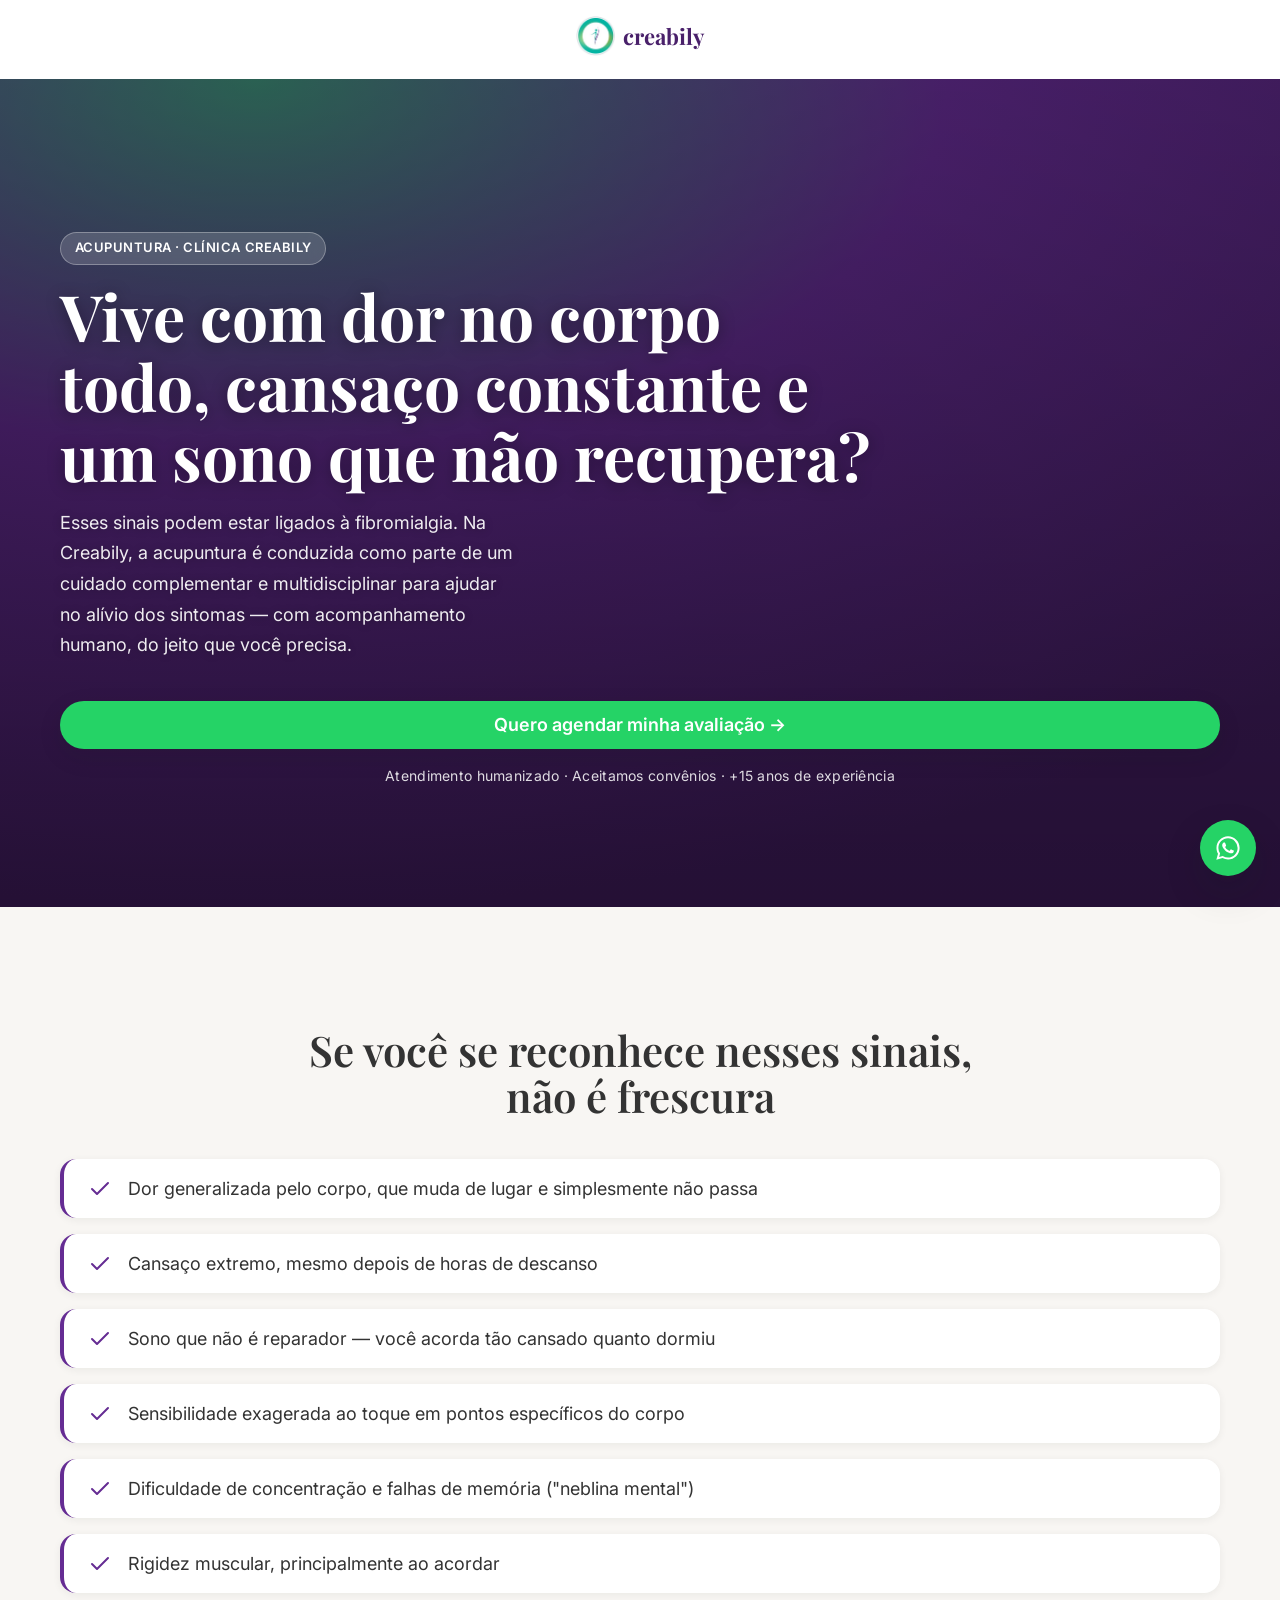
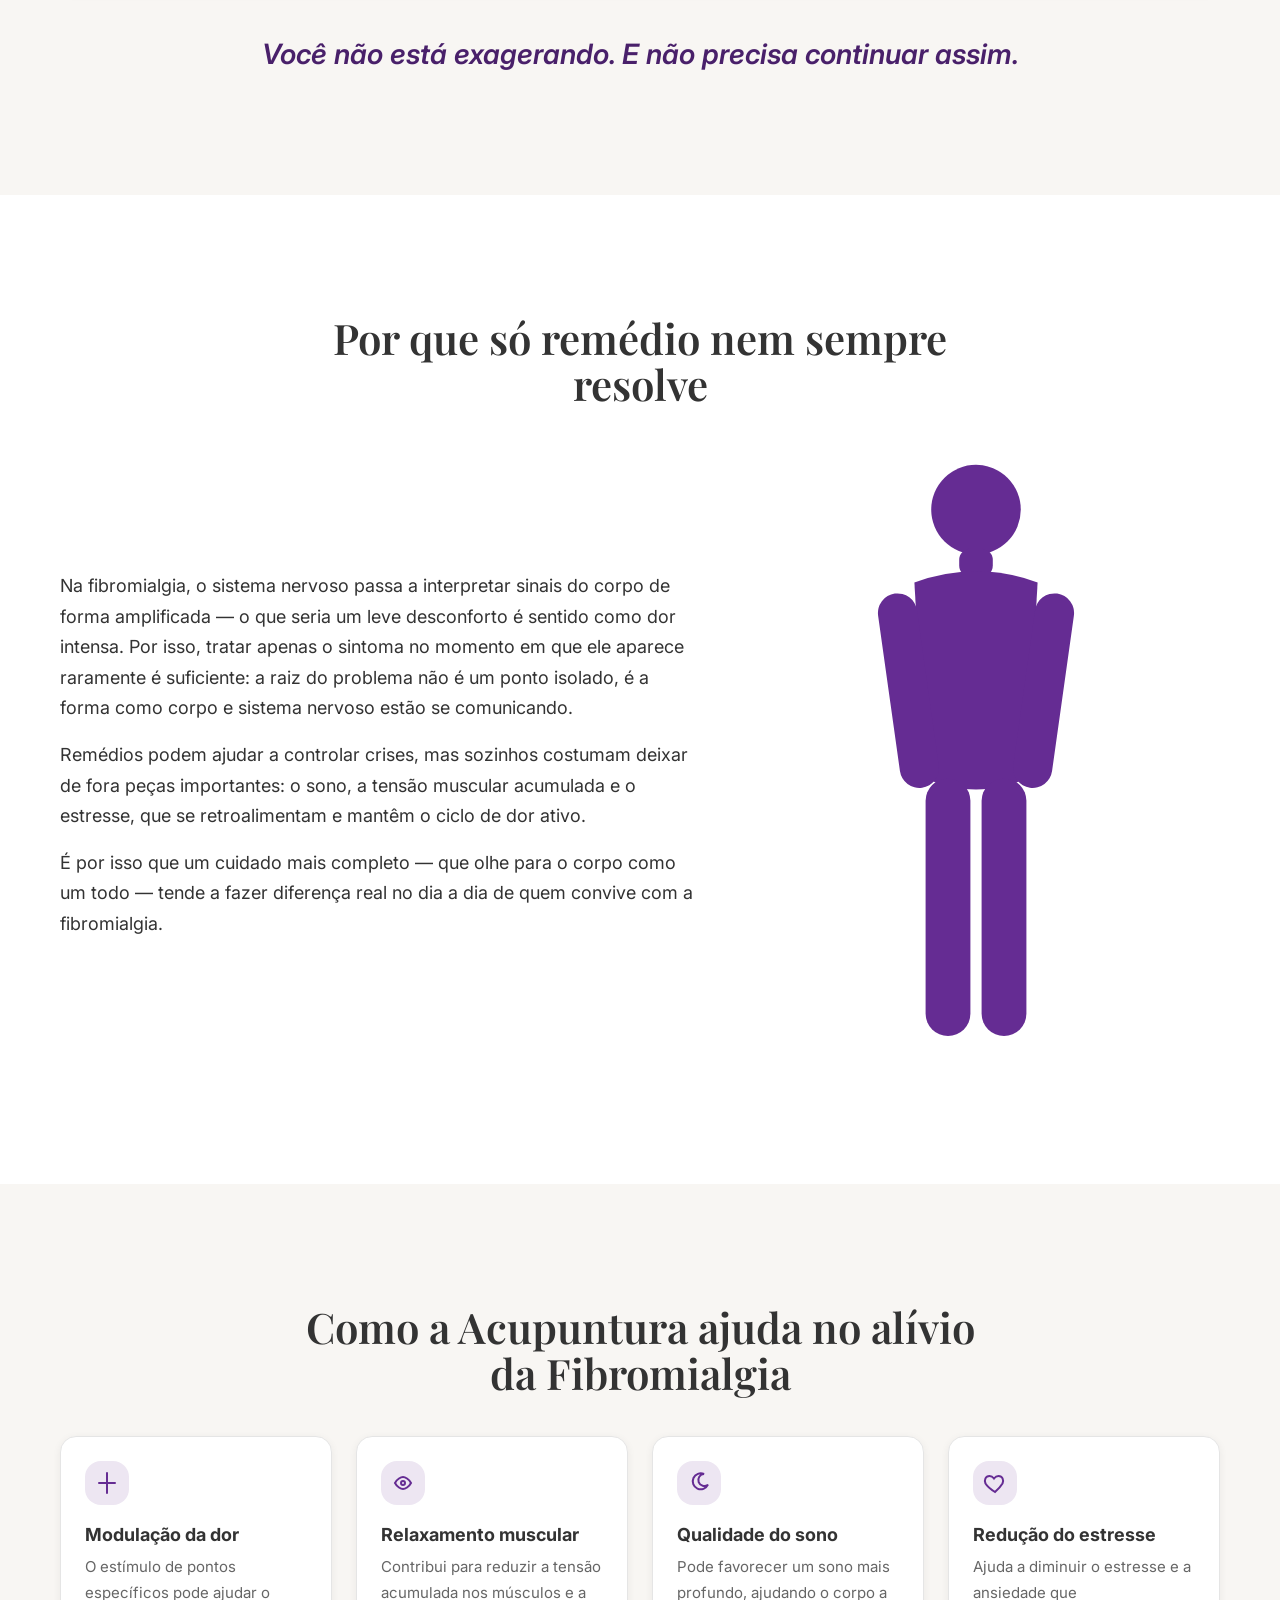
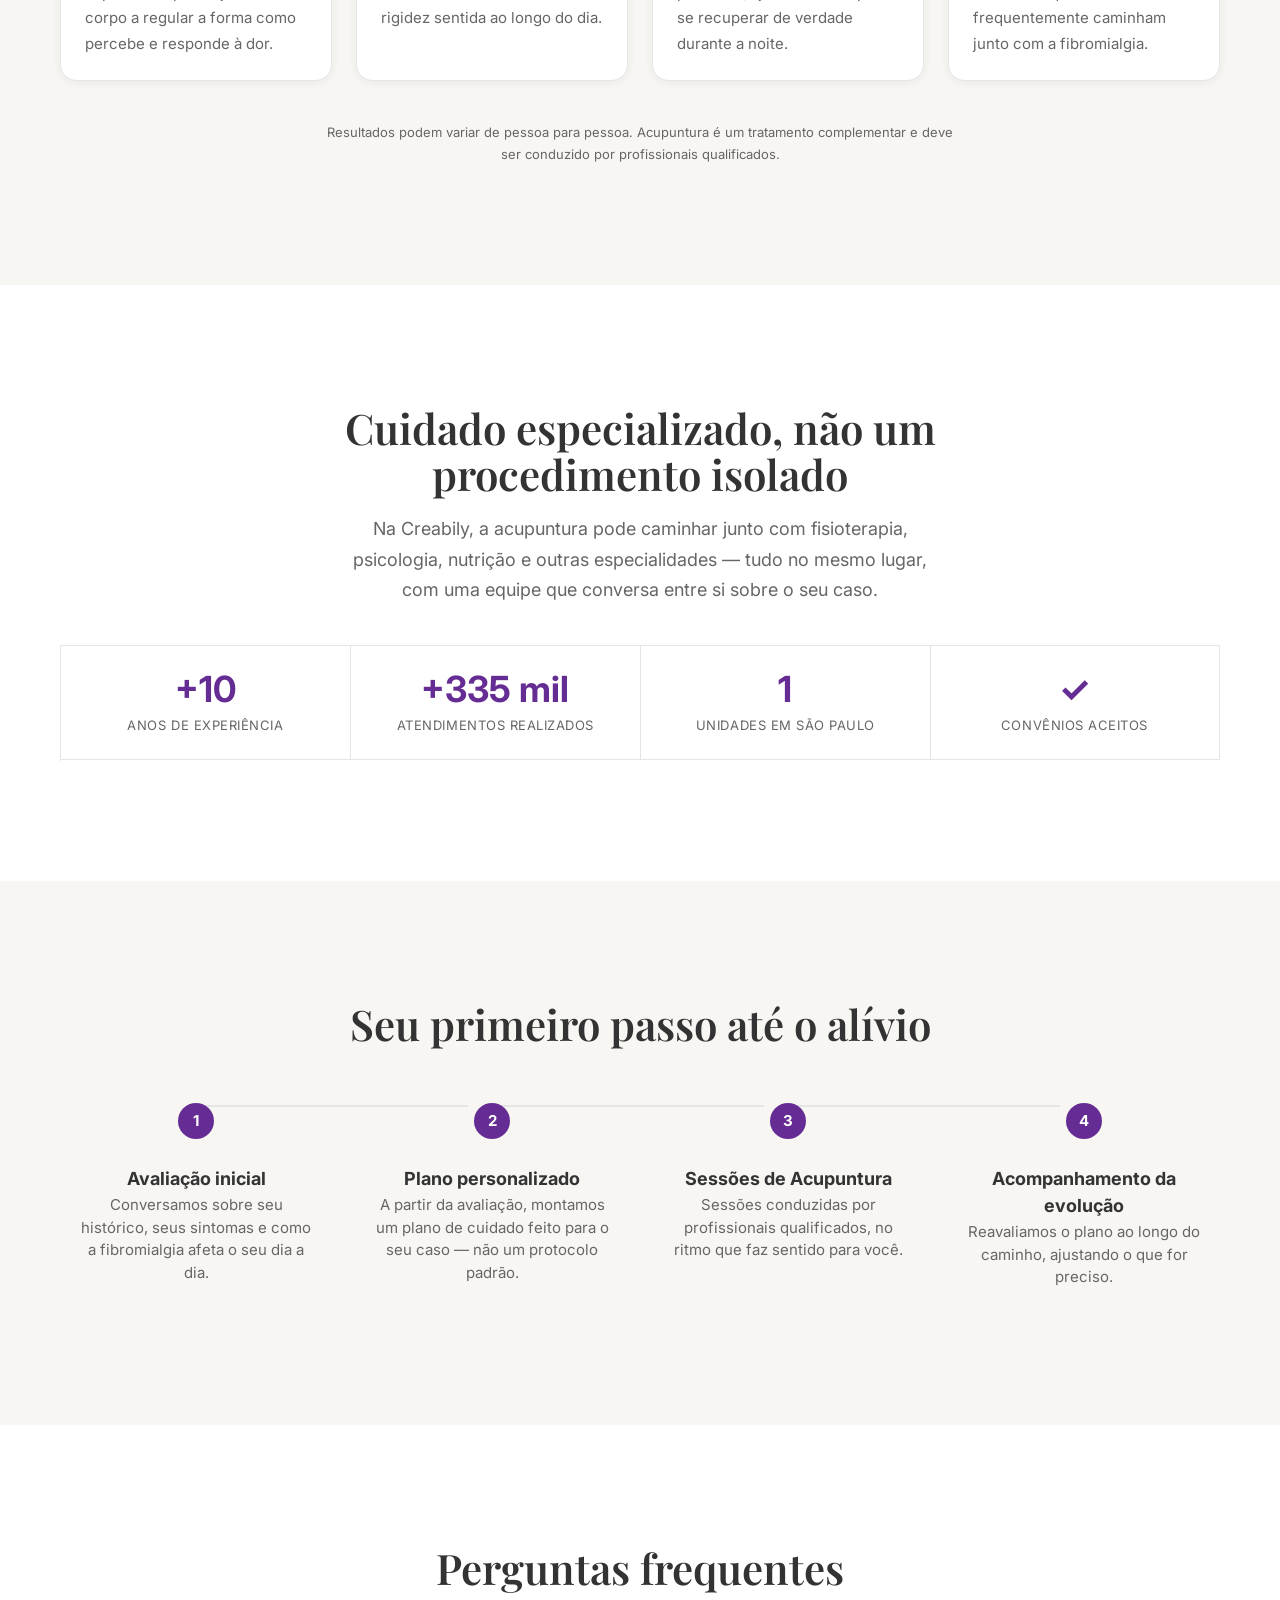
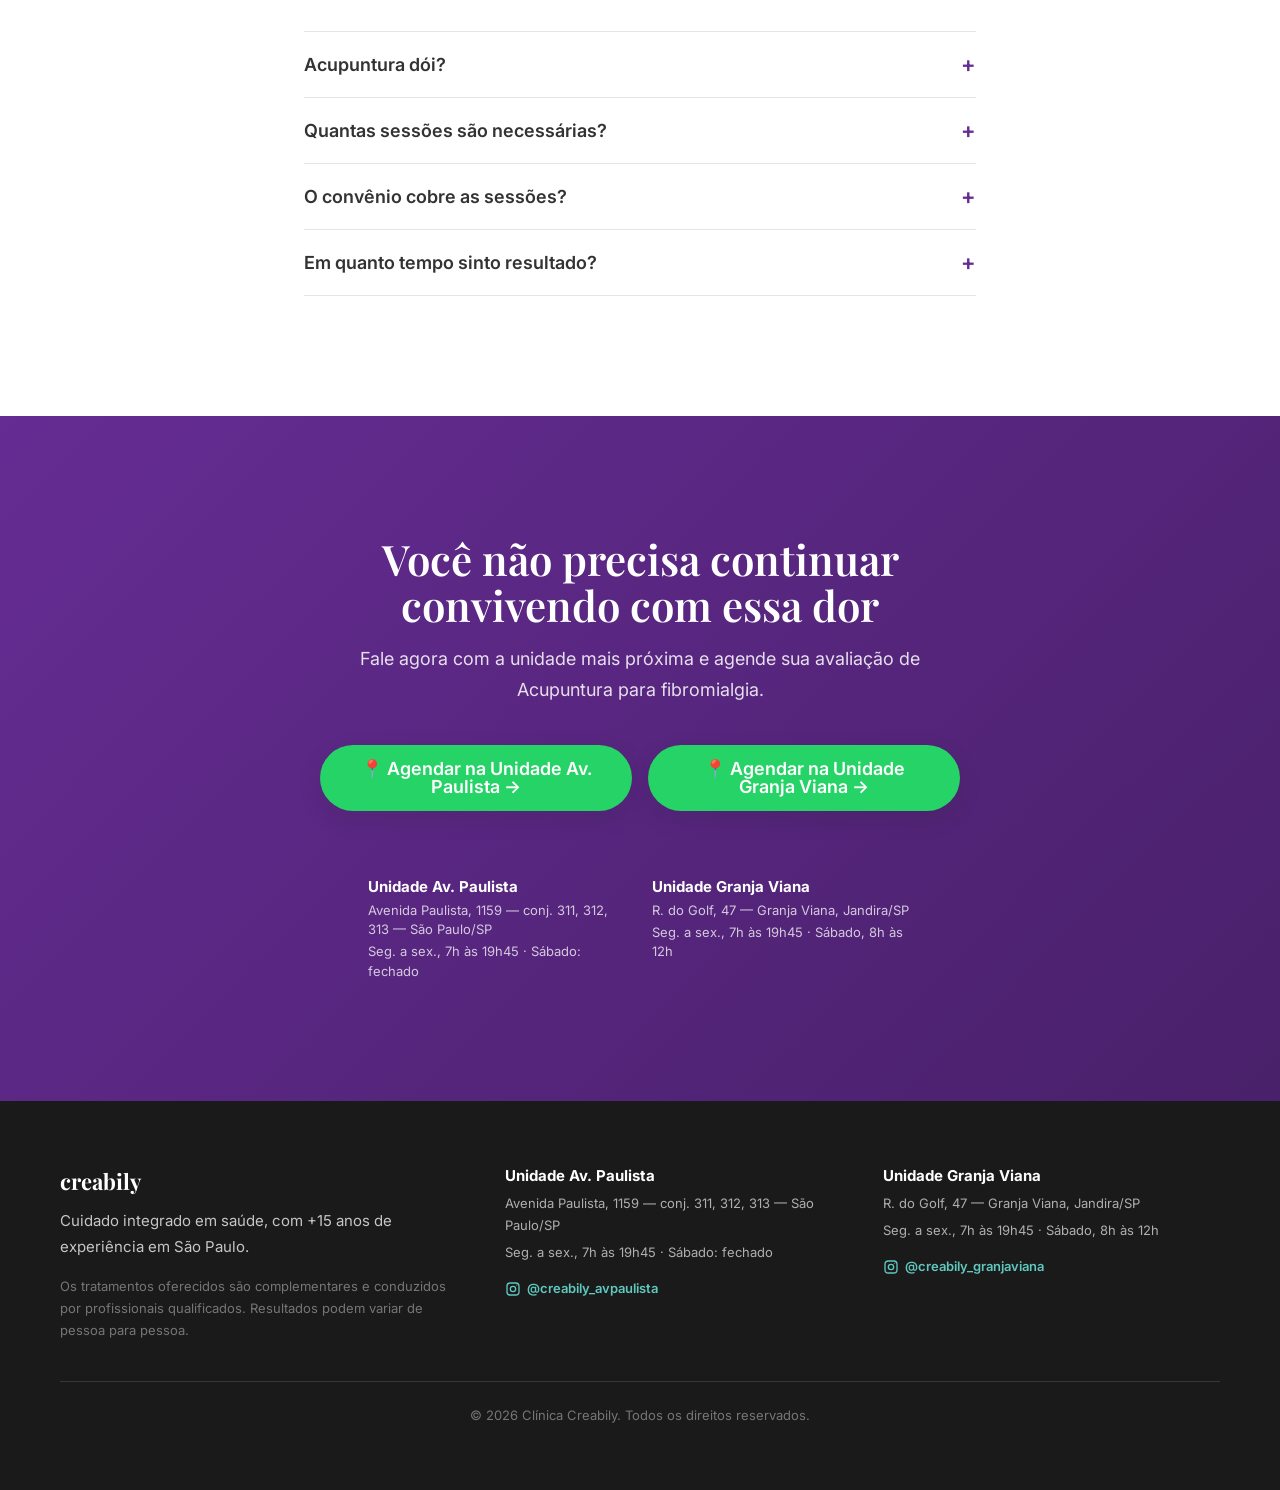
==== acupuntura/index.html @ 98146cba "LP Acupuntura completa com vídeo Hero, logo, ilustração SVG e skill v2" ====
<!DOCTYPE html>
<html lang="pt-BR">
<head>
  <meta charset="UTF-8" />
  <meta name="viewport" content="width=device-width, initial-scale=1.0" />
  <title>Acupuntura para Fibromialgia em São Paulo | Clínica Creabily</title>
  <meta
    name="description"
    content="Alívio dos sintomas da fibromialgia com acupuntura, tratamento complementar conduzido por profissionais qualificados na Clínica Creabily, em São Paulo. Atendimento humanizado, +15 anos de experiência. Aceitamos convênios."
  />
  <link rel="canonical" href="https://creabily.com/acupuntura-fibromialgia" />

  <!-- Open Graph -->
  <meta property="og:type" content="website" />
  <meta property="og:title" content="Acupuntura para Fibromialgia em São Paulo | Clínica Creabily" />
  <meta
    property="og:description"
    content="Dor generalizada, cansaço e sono que não recupera? Conheça o tratamento de acupuntura para alívio dos sintomas da fibromialgia na Clínica Creabily."
  />
  <meta property="og:locale" content="pt_BR" />

  <!-- Google Fonts: Playfair Display (headlines) + Inter (corpo/labels) -->
  <link rel="preconnect" href="https://fonts.googleapis.com" />
  <link rel="preconnect" href="https://fonts.gstatic.com" crossorigin />
  <link
    href="https://fonts.googleapis.com/css2?family=Playfair+Display:wght@600;700&family=Inter:wght@400;500;600;700&display=swap"
    rel="stylesheet"
  />

  <link rel="stylesheet" href="/shared/styles/reset.css" />
  <link rel="stylesheet" href="/shared/styles/variables.css" />
  <link rel="stylesheet" href="/shared/styles/components.css" />
  <link rel="stylesheet" href="/shared/styles/animations.css" />
  <link rel="stylesheet" href="/acupuntura/styles.css" />

  <script type="application/ld+json">
    {
      "@context": "https://schema.org",
      "@graph": [
        {
          "@type": "MedicalClinic",
          "name": "Clínica Creabily — Av. Paulista",
          "image": "https://creabily.com/shared/assets/logo.png",
          "address": {
            "@type": "PostalAddress",
            "streetAddress": "Avenida Paulista, 1159, conj. 311, 312, 313",
            "addressLocality": "São Paulo",
            "addressRegion": "SP",
            "addressCountry": "BR"
          },
          "telephone": "+5511933130234",
          "openingHoursSpecification": [
            {
              "@type": "OpeningHoursSpecification",
              "dayOfWeek": ["Monday", "Tuesday", "Wednesday", "Thursday", "Friday"],
              "opens": "07:00",
              "closes": "19:45"
            }
          ],
          "medicalSpecialty": "Acupuntura"
        },
        {
          "@type": "MedicalClinic",
          "name": "Clínica Creabily — Granja Viana",
          "image": "https://creabily.com/shared/assets/logo.png",
          "address": {
            "@type": "PostalAddress",
            "streetAddress": "R. do Golf, 47, Granja Viana",
            "addressLocality": "Jandira",
            "addressRegion": "SP",
            "addressCountry": "BR"
          },
          "telephone": "+5511914429741",
          "openingHoursSpecification": [
            {
              "@type": "OpeningHoursSpecification",
              "dayOfWeek": ["Monday", "Tuesday", "Wednesday", "Thursday", "Friday"],
              "opens": "07:00",
              "closes": "19:45"
            },
            {
              "@type": "OpeningHoursSpecification",
              "dayOfWeek": ["Saturday"],
              "opens": "08:00",
              "closes": "12:00"
            }
          ],
          "medicalSpecialty": "Acupuntura"
        }
      ]
    }
  </script>
</head>
<body>
  <!-- ===== HEADER (shared/components/header.html) ===== -->
  <header class="site-header">
    <div class="container">
      <a
        class="site-header__logo"
        href="https://creabily.com"
        target="_blank"
        rel="noopener noreferrer"
        aria-label="Creabily — ir para o site institucional"
      >
        <img
          class="site-header__logo-img"
          src="/shared/assets/logo.png"
          alt=""
          width="40"
          height="40"
        />
        creabily
      </a>
    </div>
  </header>

  <main>
    <!-- ===== 1. HERO ===== -->
    <section class="hero">
      <video
        class="hero__video"
        autoplay
        muted
        loop
        playsinline
        aria-hidden="true"
      >
        <source src="/acupuntura/assets/hero-video.mp4" type="video/mp4" />
      </video>
      <div class="container hero__content">
        <span class="hero__eyebrow">Acupuntura · Clínica Creabily</span>
        <h1 class="hero__title">
          Vive com dor no corpo todo, cansaço constante e um sono que não recupera?
        </h1>
        <p class="hero__subtitle">
          Esses sinais podem estar ligados à fibromialgia. Na Creabily, a
          acupuntura é conduzida como parte de um cuidado complementar e
          multidisciplinar para ajudar no alívio dos sintomas — com
          acompanhamento humano, do jeito que você precisa.
        </p>
        <div class="hero__cta">
          <a
            class="btn btn-whatsapp btn-block"
            href="https://api.whatsapp.com/send/?phone=5511914429741&text=Ol%C3%A1!%20Tenho%20fibromialgia%20e%20gostaria%20de%20agendar%20uma%20avalia%C3%A7%C3%A3o%20de%20Acupuntura%20na%20Creabily."
            target="_blank"
            rel="noopener noreferrer"
          >
            Quero agendar minha avaliação →
          </a>
          <p class="microtext">
            Atendimento humanizado · Aceitamos convênios · +15 anos de experiência
          </p>
        </div>
      </div>
    </section>

    <!-- ===== 2. IDENTIFICAÇÃO DO PROBLEMA ===== -->
    <section class="section section-soft">
      <div class="container">
        <div class="section-header">
          <h2 class="section-title" data-reveal="fade-up">
            Se você se reconhece nesses sinais, não é frescura
          </h2>
        </div>

        <ul class="checklist" data-reveal-group data-reveal-stagger="100">
          <li class="checklist__item" data-reveal="slide-left">
            <svg class="checklist__icon" viewBox="0 0 24 24" fill="none" stroke="currentColor" stroke-width="2" aria-hidden="true">
              <path d="M20 6 9 17l-5-5" stroke-linecap="round" stroke-linejoin="round" />
            </svg>
            Dor generalizada pelo corpo, que muda de lugar e simplesmente não passa
          </li>
          <li class="checklist__item" data-reveal="slide-left">
            <svg class="checklist__icon" viewBox="0 0 24 24" fill="none" stroke="currentColor" stroke-width="2" aria-hidden="true">
              <path d="M20 6 9 17l-5-5" stroke-linecap="round" stroke-linejoin="round" />
            </svg>
            Cansaço extremo, mesmo depois de horas de descanso
          </li>
          <li class="checklist__item" data-reveal="slide-left">
            <svg class="checklist__icon" viewBox="0 0 24 24" fill="none" stroke="currentColor" stroke-width="2" aria-hidden="true">
              <path d="M20 6 9 17l-5-5" stroke-linecap="round" stroke-linejoin="round" />
            </svg>
            Sono que não é reparador — você acorda tão cansado quanto dormiu
          </li>
          <li class="checklist__item" data-reveal="slide-left">
            <svg class="checklist__icon" viewBox="0 0 24 24" fill="none" stroke="currentColor" stroke-width="2" aria-hidden="true">
              <path d="M20 6 9 17l-5-5" stroke-linecap="round" stroke-linejoin="round" />
            </svg>
            Sensibilidade exagerada ao toque em pontos específicos do corpo
          </li>
          <li class="checklist__item" data-reveal="slide-left">
            <svg class="checklist__icon" viewBox="0 0 24 24" fill="none" stroke="currentColor" stroke-width="2" aria-hidden="true">
              <path d="M20 6 9 17l-5-5" stroke-linecap="round" stroke-linejoin="round" />
            </svg>
            Dificuldade de concentração e falhas de memória ("neblina mental")
          </li>
          <li class="checklist__item" data-reveal="slide-left">
            <svg class="checklist__icon" viewBox="0 0 24 24" fill="none" stroke="currentColor" stroke-width="2" aria-hidden="true">
              <path d="M20 6 9 17l-5-5" stroke-linecap="round" stroke-linejoin="round" />
            </svg>
            Rigidez muscular, principalmente ao acordar
          </li>
        </ul>

        <p class="closing-statement" data-reveal="fade-up">
          Você não está exagerando. E não precisa continuar assim.
        </p>
      </div>
    </section>

    <!-- ===== 3. AGITAÇÃO ===== -->
    <section class="section">
      <div class="container">
        <div class="section-header">
          <h2 class="section-title" data-reveal="fade-up">Por que só remédio nem sempre resolve</h2>
        </div>

        <div class="agitation-layout">
          <div class="prose" data-reveal="fade-up-sm">
            <p>
              Na fibromialgia, o sistema nervoso passa a interpretar sinais do
              corpo de forma amplificada — o que seria um leve desconforto é
              sentido como dor intensa. Por isso, tratar apenas o sintoma no
              momento em que ele aparece raramente é suficiente: a raiz do
              problema não é um ponto isolado, é a forma como corpo e sistema
              nervoso estão se comunicando.
            </p>
            <p>
              Remédios podem ajudar a controlar crises, mas sozinhos costumam
              deixar de fora peças importantes: o sono, a tensão muscular
              acumulada e o estresse, que se retroalimentam e mantêm o ciclo de
              dor ativo.
            </p>
            <p>
              É por isso que um cuidado mais completo — que olhe para o corpo
              como um todo — tende a fazer diferença real no dia a dia de quem
              convive com a fibromialgia.
            </p>
          </div>

          <div class="agitation-layout__icon" data-reveal="scale-fade" aria-hidden="true">
            <svg class="fibro-illustration" viewBox="0 0 100 220" xmlns="http://www.w3.org/2000/svg">
              <defs>
                <radialGradient id="fibroPainGlow" cx="50%" cy="50%" r="50%">
                  <stop offset="0%" stop-color="#ff6f59" stop-opacity="0.9" />
                  <stop offset="70%" stop-color="#ff6f59" stop-opacity="0.45" />
                  <stop offset="100%" stop-color="#ff6f59" stop-opacity="0" />
                </radialGradient>
              </defs>

              <!-- Silhueta -->
              <g class="fibro-illustration__body" fill="currentColor">
                <circle cx="50" cy="22" r="16" />
                <rect x="44" y="36" width="12" height="10" rx="4" />
                <path d="M28 48 Q50 40 72 48 L68 118 Q50 126 32 118 Z" />
                <rect x="14" y="52" width="14" height="70" rx="7" transform="rotate(-8 21 52)" />
                <rect x="72" y="52" width="14" height="70" rx="7" transform="rotate(8 79 52)" />
                <rect x="32" y="118" width="16" height="92" rx="8" />
                <rect x="52" y="118" width="16" height="92" rx="8" />
              </g>

              <!-- Pontos de dor (pulsam como se a dor migrasse pelo corpo) -->
              <g class="fibro-illustration__point" style="--delay: 0s">
                <circle cx="50" cy="40" r="10" fill="url(#fibroPainGlow)" />
                <circle cx="50" cy="40" r="4" fill="#ff6f59" />
              </g>
              <g class="fibro-illustration__point" style="--delay: 0.6s">
                <circle cx="74" cy="54" r="10" fill="url(#fibroPainGlow)" />
                <circle cx="74" cy="54" r="4" fill="#ff6f59" />
              </g>
              <g class="fibro-illustration__point" style="--delay: 1.2s">
                <circle cx="26" cy="54" r="10" fill="url(#fibroPainGlow)" />
                <circle cx="26" cy="54" r="4" fill="#ff6f59" />
              </g>
              <g class="fibro-illustration__point" style="--delay: 1.8s">
                <circle cx="50" cy="104" r="10" fill="url(#fibroPainGlow)" />
                <circle cx="50" cy="104" r="4" fill="#ff6f59" />
              </g>
              <g class="fibro-illustration__point" style="--delay: 2.4s">
                <circle cx="60" cy="165" r="10" fill="url(#fibroPainGlow)" />
                <circle cx="60" cy="165" r="4" fill="#ff6f59" />
              </g>
              <g class="fibro-illustration__point" style="--delay: 3s">
                <circle cx="40" cy="165" r="10" fill="url(#fibroPainGlow)" />
                <circle cx="40" cy="165" r="4" fill="#ff6f59" />
              </g>
            </svg>
          </div>
        </div>
      </div>
    </section>

    <!-- ===== 4. MECANISMO DE AÇÃO DA ACUPUNTURA ===== -->
    <section class="section section-soft">
      <div class="container">
        <div class="section-header">
          <h2 class="section-title" data-reveal="fade-up">
            Como a Acupuntura ajuda no alívio da Fibromialgia
          </h2>
        </div>

        <div class="card-grid" data-reveal-group data-reveal-stagger="150">
          <div class="card" data-reveal="fade-up">
            <div class="card__icon">
              <svg width="24" height="24" viewBox="0 0 24 24" fill="none" stroke="currentColor" stroke-width="2" aria-hidden="true">
                <path d="M12 2v20M4 12h16" stroke-linecap="round" />
              </svg>
            </div>
            <h3 class="card__title">Modulação da dor</h3>
            <p class="card__text">
              O estímulo de pontos específicos pode ajudar o corpo a regular
              a forma como percebe e responde à dor.
            </p>
          </div>

          <div class="card" data-reveal="fade-up">
            <div class="card__icon">
              <svg width="24" height="24" viewBox="0 0 24 24" fill="none" stroke="currentColor" stroke-width="2" aria-hidden="true">
                <path d="M4 12c2-4 6-6 8-6s6 2 8 6c-2 4-6 6-8 6s-6-2-8-6Z" />
                <circle cx="12" cy="12" r="2" />
              </svg>
            </div>
            <h3 class="card__title">Relaxamento muscular</h3>
            <p class="card__text">
              Contribui para reduzir a tensão acumulada nos músculos e a
              rigidez sentida ao longo do dia.
            </p>
          </div>

          <div class="card" data-reveal="fade-up">
            <div class="card__icon">
              <svg width="24" height="24" viewBox="0 0 24 24" fill="none" stroke="currentColor" stroke-width="2" aria-hidden="true">
                <path d="M17 3a6 6 0 1 0 4 10.7A8 8 0 1 1 17 3Z" />
              </svg>
            </div>
            <h3 class="card__title">Qualidade do sono</h3>
            <p class="card__text">
              Pode favorecer um sono mais profundo, ajudando o corpo a se
              recuperar de verdade durante a noite.
            </p>
          </div>

          <div class="card" data-reveal="fade-up">
            <div class="card__icon">
              <svg width="24" height="24" viewBox="0 0 24 24" fill="none" stroke="currentColor" stroke-width="2" aria-hidden="true">
                <path d="M12 21s-7-4.35-9.5-8.5C1 9 2.5 5 6.5 5c2 0 3.5 1.2 4.5 2.5C12 6.2 13.5 5 15.5 5 19.5 5 21 9 19.5 12.5 17 16.65 12 21 12 21Z" />
              </svg>
            </div>
            <h3 class="card__title">Redução do estresse</h3>
            <p class="card__text">
              Ajuda a diminuir o estresse e a ansiedade que frequentemente
              caminham junto com a fibromialgia.
            </p>
          </div>
        </div>

        <p class="compliance-note">
          Resultados podem variar de pessoa para pessoa. Acupuntura é um
          tratamento complementar e deve ser conduzido por profissionais
          qualificados.
        </p>
      </div>
    </section>

    <!-- ===== 5. AUTORIDADE ===== -->
    <section class="section">
      <div class="container">
        <div class="section-header">
          <h2 class="section-title" data-reveal="fade-up">
            Cuidado especializado, não um procedimento isolado
          </h2>
          <p class="section-subtitle" data-reveal="fade-up-sm">
            Na Creabily, a acupuntura pode caminhar junto com fisioterapia,
            psicologia, nutrição e outras especialidades — tudo no mesmo
            lugar, com uma equipe que conversa entre si sobre o seu caso.
          </p>
        </div>

        <div class="counter-grid" data-reveal-group data-reveal-stagger="150">
          <div class="counter" data-reveal="fade-up">
            <span class="counter__value" data-reveal="counter" data-counter-target="15" data-counter-prefix="+">0</span>
            <span class="counter__label">anos de experiência</span>
          </div>
          <div class="counter" data-reveal="fade-up">
            <span class="counter__value" data-reveal="counter" data-counter-target="500" data-counter-prefix="+" data-counter-suffix=" mil">0</span>
            <span class="counter__label">atendimentos realizados</span>
          </div>
          <div class="counter" data-reveal="fade-up">
            <span class="counter__value" data-reveal="counter" data-counter-target="2">0</span>
            <span class="counter__label">unidades em São Paulo</span>
          </div>
          <div class="counter" data-reveal="fade-up">
            <span class="counter__value">✓</span>
            <span class="counter__label">Convênios aceitos</span>
          </div>
        </div>
      </div>
    </section>

    <!-- ===== 6. COMO FUNCIONA O TRATAMENTO ===== -->
    <section class="section section-soft">
      <div class="container">
        <div class="section-header">
          <h2 class="section-title" data-reveal="fade-up">Seu primeiro passo até o alívio</h2>
        </div>

        <div class="stepper" data-reveal-group data-reveal-stagger="120">
          <div class="step" data-reveal="slide-left">
            <div>
              <p class="step__title">Avaliação inicial</p>
              <p class="step__text">
                Conversamos sobre seu histórico, seus sintomas e como a
                fibromialgia afeta o seu dia a dia.
              </p>
            </div>
          </div>
          <div class="step" data-reveal="slide-left">
            <div>
              <p class="step__title">Plano personalizado</p>
              <p class="step__text">
                A partir da avaliação, montamos um plano de cuidado feito
                para o seu caso — não um protocolo padrão.
              </p>
            </div>
          </div>
          <div class="step" data-reveal="slide-left">
            <div>
              <p class="step__title">Sessões de Acupuntura</p>
              <p class="step__text">
                Sessões conduzidas por profissionais qualificados, no ritmo
                que faz sentido para você.
              </p>
            </div>
          </div>
          <div class="step" data-reveal="slide-left">
            <div>
              <p class="step__title">Acompanhamento da evolução</p>
              <p class="step__text">
                Reavaliamos o plano ao longo do caminho, ajustando o que for
                preciso.
              </p>
            </div>
          </div>
        </div>
      </div>
    </section>

    <!-- ===== 8. FAQ ===== -->
    <section class="section">
      <div class="container">
        <div class="section-header">
          <h2 class="section-title" data-reveal="fade-up">Perguntas frequentes</h2>
        </div>

        <div class="faq" data-reveal-group data-reveal-stagger="80">
          <details class="faq-item" data-reveal="fade-in">
            <summary class="faq-item__question">Acupuntura dói?</summary>
            <p class="faq-item__answer">
              As agulhas utilizadas são bem finas e a maioria das pessoas
              relata sentir apenas uma leve sensação de pressão ou
              formigamento, não dor. O procedimento é feito por
              profissionais qualificados, com foco no seu conforto.
            </p>
          </details>

          <details class="faq-item" data-reveal="fade-in">
            <summary class="faq-item__question">
              Quantas sessões são necessárias?
            </summary>
            <p class="faq-item__answer">
              Varia de pessoa para pessoa. Isso é definido na avaliação
              inicial, considerando seu histórico e a intensidade dos
              sintomas. Resultados podem variar de pessoa para pessoa.
            </p>
          </details>

          <details class="faq-item" data-reveal="fade-in">
            <summary class="faq-item__question">
              O convênio cobre as sessões?
            </summary>
            <p class="faq-item__answer">
              Aceitamos convênios. Para confirmar a cobertura específica do
              seu plano, fale com a gente pelo WhatsApp antes de agendar.
            </p>
          </details>

          <details class="faq-item" data-reveal="fade-in">
            <summary class="faq-item__question">
              Em quanto tempo sinto resultado?
            </summary>
            <p class="faq-item__answer">
              O tempo varia bastante de pessoa para pessoa. Algumas notam
              alívio já nas primeiras sessões, outras precisam de um
              acompanhamento mais longo. A acupuntura é um tratamento
              complementar, não uma solução imediata.
            </p>
          </details>
        </div>
      </div>
    </section>

    <!-- ===== 9. CTA FINAL ===== -->
    <section class="section cta-final">
      <div class="container">
        <h2 class="section-title" data-reveal="fade-up">
          Você não precisa continuar convivendo com essa dor
        </h2>
        <p class="section-subtitle" data-reveal="fade-up-sm">
          Fale agora com a unidade mais próxima e agende sua avaliação de
          Acupuntura para fibromialgia.
        </p>

        <div class="cta-final__buttons" data-reveal-group data-reveal-stagger="120">
          <a
            class="btn btn-whatsapp"
            data-reveal="scale-fade"
            href="https://api.whatsapp.com/send/?phone=5511933130234&text=Ol%C3%A1!%20Tenho%20fibromialgia%20e%20gostaria%20de%20agendar%20uma%20avalia%C3%A7%C3%A3o%20de%20Acupuntura%20na%20unidade%20Av.%20Paulista."
            target="_blank"
            rel="noopener noreferrer"
          >
            📍 Agendar na Unidade Av. Paulista →
          </a>
          <a
            class="btn btn-whatsapp"
            data-reveal="scale-fade"
            href="https://api.whatsapp.com/send/?phone=5511914429741&text=Ol%C3%A1!%20Tenho%20fibromialgia%20e%20gostaria%20de%20agendar%20uma%20avalia%C3%A7%C3%A3o%20de%20Acupuntura%20na%20unidade%20Granja%20Viana."
            target="_blank"
            rel="noopener noreferrer"
          >
            📍 Agendar na Unidade Granja Viana →
          </a>
        </div>

        <div class="cta-final__info">
          <div class="unit-info">
            <p class="unit-info__name">Unidade Av. Paulista</p>
            <p class="unit-info__detail">
              Avenida Paulista, 1159 — conj. 311, 312, 313 — São Paulo/SP
            </p>
            <p class="unit-info__detail">
              Seg. a sex., 7h às 19h45 · Sábado: fechado
            </p>
          </div>
          <div class="unit-info">
            <p class="unit-info__name">Unidade Granja Viana</p>
            <p class="unit-info__detail">
              R. do Golf, 47 — Granja Viana, Jandira/SP
            </p>
            <p class="unit-info__detail">
              Seg. a sex., 7h às 19h45 · Sábado, 8h às 12h
            </p>
          </div>
        </div>
      </div>
    </section>
  </main>

  <!-- ===== FOOTER (shared/components/footer.html) ===== -->
  <footer class="site-footer">
    <div class="container">
      <div class="site-footer__grid">
        <div>
          <div class="site-footer__logo">creabily</div>
          <p class="site-footer__tagline">
            Cuidado integrado em saúde, com +15 anos de experiência em São
            Paulo.
          </p>
          <p class="site-footer__compliance">
            Os tratamentos oferecidos são complementares e conduzidos por
            profissionais qualificados. Resultados podem variar de pessoa
            para pessoa.
          </p>
        </div>

        <div>
          <p class="site-footer__unit-name">Unidade Av. Paulista</p>
          <p class="site-footer__unit-detail">
            Avenida Paulista, 1159 — conj. 311, 312, 313 — São Paulo/SP
          </p>
          <p class="site-footer__unit-detail">
            Seg. a sex., 7h às 19h45 · Sábado: fechado
          </p>
          <a
            class="site-footer__social"
            href="https://instagram.com/creabily_avpaulista"
            target="_blank"
            rel="noopener noreferrer"
          >
            <svg viewBox="0 0 24 24" fill="none" stroke="currentColor" stroke-width="2" aria-hidden="true">
              <rect x="3" y="3" width="18" height="18" rx="5" />
              <circle cx="12" cy="12" r="4" />
              <circle cx="17.5" cy="6.5" r="0.75" fill="currentColor" stroke="none" />
            </svg>
            @creabily_avpaulista
          </a>
        </div>

        <div>
          <p class="site-footer__unit-name">Unidade Granja Viana</p>
          <p class="site-footer__unit-detail">
            R. do Golf, 47 — Granja Viana, Jandira/SP
          </p>
          <p class="site-footer__unit-detail">
            Seg. a sex., 7h às 19h45 · Sábado, 8h às 12h
          </p>
          <a
            class="site-footer__social"
            href="https://instagram.com/creabily_granjaviana"
            target="_blank"
            rel="noopener noreferrer"
          >
            <svg viewBox="0 0 24 24" fill="none" stroke="currentColor" stroke-width="2" aria-hidden="true">
              <rect x="3" y="3" width="18" height="18" rx="5" />
              <circle cx="12" cy="12" r="4" />
              <circle cx="17.5" cy="6.5" r="0.75" fill="currentColor" stroke="none" />
            </svg>
            @creabily_granjaviana
          </a>
        </div>
      </div>

      <p class="site-footer__copyright">
        © 2026 Clínica Creabily. Todos os direitos reservados.
      </p>
    </div>
  </footer>

  <script
    src="/shared/components/whatsapp-sticky.js"
    data-phone="5511914429741"
    data-message="Olá! Tenho fibromialgia e gostaria de agendar uma avaliação de Acupuntura na Creabily."
  ></script>
  <script src="/shared/components/scroll-reveal.js"></script>
  <script src="/shared/components/faq-accordion.js"></script>
</body>
</html>
---- shared/styles/variables.css ----
/**
 * Design tokens — Clínica Creabily
 *
 * Paleta extraída do CSS aplicado ao vivo em creabily.com (Wix):
 *  - --color-primary: roxo #652C93, aplicado como `color` em título/corpo
 *    de texto rico em dezenas de blocos do site (ex.: #comp-mfn5oudf3,
 *    #comp-mfn6eoaz3) e é a cor do wordmark "creabily" na logo oficial.
 *  - --color-accent: turquesa #5FC8BF, aplicado via custom property
 *    `--color` em componente de ícone do site, e é a cor do símbolo da
 *    logo oficial.
 * Tons -dark/-light abaixo são derivados (mistura com preto/branco), pois
 * o site não expõe uma escala tonal própria para essas duas cores.
 */

:root {
  /* Cor primária — roxo da marca Creabily */
  --color-primary: #652c93;
  --color-primary-dark: #49206a;
  --color-primary-light: #ede6f2;

  /* Cor de destaque — turquesa da marca, usada com moderação (ícones, links, badges) */
  --color-accent: #5fc8bf;

  /* WhatsApp — cor reconhecível, usada apenas no CTA de contato */
  --color-whatsapp: #25d366;
  --color-whatsapp-dark: #1ea952;

  /* Neutros — cinzas neutros (não pretos/verdes puros) para leitura confortável */
  --color-text: #333333;
  --color-text-muted: #666666;
  --color-bg: #ffffff;
  --color-bg-soft: #f8f6f3;
  --color-border: #e5e5e5;
  --color-white: #ffffff;
  --color-overlay: rgba(17, 8, 26, 0.62);

  /*
   * Tipografia — Google Fonts (link + preconnect devem estar no <head> de
   * cada LP; ver acupuntura/index.html como referência).
   *  - Headlines: Playfair Display (serif, credibilidade médica)
   *  - Corpo/labels: Inter (sans-serif, legibilidade)
   */
  --font-heading: "Playfair Display", Georgia, "Times New Roman", serif;
  --font-body:
    "Inter", -apple-system, BlinkMacSystemFont, "Segoe UI", Roboto, Helvetica,
    Arial, sans-serif;
  --font-base: var(--font-body);

  --fs-xs: 0.8125rem;
  --fs-sm: 0.9375rem;
  --fs-base: 1rem;
  --fs-md: 1.125rem;
  --fs-lg: 1.375rem;
  --fs-xl: 1.75rem;
  --fs-2xl: 2.25rem;
  --fs-3xl: 2.75rem;

  /* Hierarquia tipográfica principal (mobile-first, ajustada em >=860px) */
  --fs-h1: 3rem; /* 48px mobile */
  --fs-h2: 2rem; /* 32px mobile */
  --fs-body: 1rem; /* 16px mobile */
  --fs-micro: 0.875rem; /* 14px */

  --lh-tight: 1.1;
  --lh-normal: 1.5;
  --lh-relaxed: 1.7;

  /* Espaçamento */
  --space-2xs: 0.375rem;
  --space-xs: 0.625rem;
  --space-sm: 1rem;
  --space-md: 1.5rem;
  --space-lg: 2.5rem;
  --space-xl: 4rem;
  --space-2xl: 6rem;

  /* Layout */
  --container-width: 1200px;
  --container-padding: 1.25rem;

  /* Bordas e sombras */
  --radius-sm: 8px;
  --radius-md: 16px;
  --radius-lg: 24px;
  --radius-full: 999px;

  --shadow-sm: 0 2px 8px rgba(15, 26, 23, 0.06);
  --shadow-md: 0 8px 24px rgba(15, 26, 23, 0.1);
  --shadow-lg: 0 16px 40px rgba(15, 26, 23, 0.14);

  --transition-base: 0.3s ease;

  /* Z-index */
  --z-sticky: 999;
  --z-header: 50;
}

@media (min-width: 860px) {
  :root {
    --fs-h1: 4rem; /* 64px desktop */
    --fs-h2: 2.625rem; /* 42px desktop */
    --fs-body: 1.125rem; /* 18px desktop */
  }
}
---- shared/styles/components.css ----
/**
 * Componentes reutilizáveis — Clínica Creabily
 * Depende de variables.css (tokens) e animations.css já carregados antes
 * deste arquivo.
 */

/* ---------- Layout ---------- */

.container {
  width: 100%;
  max-width: var(--container-width);
  margin-inline: auto;
  padding-inline: var(--container-padding);
}

.section {
  padding-block: 80px;
}

@media (min-width: 860px) {
  .section {
    padding-block: 120px;
  }
}

.section-soft {
  background: var(--color-bg-soft);
}

.section-title {
  font-family: var(--font-heading);
  font-size: var(--fs-h2);
  font-weight: 600;
  line-height: var(--lh-tight);
  color: var(--color-text);
  text-align: center;
  max-width: 42rem;
  margin-inline: auto;
}

.section-subtitle {
  font-size: var(--fs-md);
  color: var(--color-text-muted);
  text-align: center;
  max-width: 38rem;
  margin: var(--space-sm) auto 0;
  line-height: var(--lh-relaxed);
}

.section-header {
  margin-bottom: var(--space-lg);
}

/* ---------- Botões ---------- */

.btn {
  display: inline-flex;
  align-items: center;
  justify-content: center;
  gap: var(--space-2xs);
  padding: 0.95rem 1.75rem;
  border-radius: var(--radius-full);
  font-size: var(--fs-md);
  font-weight: 600;
  line-height: 1;
  transition: all var(--transition-base);
  text-align: center;
}

.btn:active {
  transform: scale(0.98);
}

.btn-whatsapp {
  background: var(--color-whatsapp);
  color: var(--color-white);
  box-shadow: var(--shadow-md);
}

.btn-whatsapp:hover {
  background: var(--color-whatsapp-dark);
  transform: scale(1.03);
  box-shadow: var(--shadow-lg);
}

.btn-block {
  width: 100%;
}

.btn-icon {
  width: 1.25em;
  height: 1.25em;
  flex-shrink: 0;
}

.microtext {
  margin-top: var(--space-sm);
  font-size: var(--fs-micro);
  color: var(--color-text-muted);
  letter-spacing: 0.02em;
  text-align: center;
}

/* ---------- Hero ---------- */

.hero {
  position: relative;
  min-height: 92vh;
  display: flex;
  align-items: flex-end;
  color: var(--color-white);
  background: radial-gradient(120% 100% at 20% 0%, #3c8a75 0%, var(--color-primary) 45%, var(--color-primary-dark) 100%);
  overflow: hidden;
  isolation: isolate;
}

.hero__video {
  position: absolute;
  inset: 0;
  z-index: 0;
  width: 100%;
  height: 100%;
  object-fit: cover;
}

.hero::before {
  content: "";
  position: absolute;
  inset: 0;
  z-index: 1;
  /* mais escuro na base, onde o texto fica ancorado (legibilidade) */
  background: linear-gradient(180deg, rgba(0, 0, 0, 0.3) 0%, rgba(0, 0, 0, 0.5) 100%);
}

.hero__content {
  position: relative;
  z-index: 2;
  padding-block: var(--space-2xl) var(--space-xl);
  width: 100%;
}

.hero__eyebrow {
  display: inline-block;
  font-size: var(--fs-xs);
  font-weight: 600;
  letter-spacing: 0.04em;
  text-transform: uppercase;
  color: var(--color-white);
  background: rgba(255, 255, 255, 0.16);
  border: 1px solid rgba(255, 255, 255, 0.3);
  backdrop-filter: blur(8px);
  -webkit-backdrop-filter: blur(8px);
  padding: 0.35rem 0.85rem;
  border-radius: var(--radius-full);
  margin-bottom: var(--space-sm);
}

.hero__title {
  font-family: var(--font-heading);
  font-size: var(--fs-h1);
  line-height: 1.1;
  font-weight: 700;
  max-width: 20ch;
  text-shadow: 0 2px 16px rgba(0, 0, 0, 0.35);
}

.hero__subtitle {
  margin-top: var(--space-sm);
  font-size: var(--fs-md);
  line-height: var(--lh-relaxed);
  color: rgba(255, 255, 255, 0.92);
  max-width: 42ch;
  text-shadow: 0 1px 8px rgba(0, 0, 0, 0.3);
}

.hero__cta {
  margin-top: var(--space-lg);
}

.hero__cta .microtext {
  color: rgba(255, 255, 255, 0.85);
}

/* ---------- Checklist (identificação do problema) ---------- */

.checklist {
  display: grid;
  gap: var(--space-sm);
  margin-top: var(--space-lg);
}

.checklist__item {
  display: flex;
  align-items: flex-start;
  gap: var(--space-sm);
  padding: var(--space-sm) var(--space-md);
  background: var(--color-white);
  border-left: 4px solid var(--color-primary);
  border-radius: var(--radius-md);
  box-shadow: var(--shadow-sm);
  font-size: var(--fs-md);
  color: var(--color-text);
  transition: all var(--transition-base);
}

.checklist__icon {
  flex-shrink: 0;
  width: 1.5rem;
  height: 1.5rem;
  color: var(--color-primary);
  margin-top: 0.15rem;
}

.closing-statement {
  margin-top: var(--space-lg);
  text-align: center;
  font-size: var(--fs-xl);
  font-weight: 600;
  font-style: italic;
  color: var(--color-primary-dark);
}

/* ---------- Texto corrido (agitação) ---------- */

.agitation-layout {
  display: grid;
  gap: var(--space-lg);
  align-items: center;
}

.agitation-layout__icon {
  display: flex;
  justify-content: center;
  color: var(--color-accent);
}

.agitation-layout__icon svg {
  width: 100%;
  max-width: 180px;
  height: auto;
}

@media (min-width: 860px) {
  .agitation-layout {
    grid-template-columns: 1.3fr 1fr;
  }

  .agitation-layout__icon svg {
    max-width: 280px;
  }
}

.prose {
  max-width: 680px;
  margin-inline: auto;
  font-size: var(--fs-body);
  line-height: var(--lh-relaxed);
  color: var(--color-text);
}

.agitation-layout .prose {
  margin-inline: 0;
}

.prose p + p {
  margin-top: var(--space-sm);
}

/* ---------- Cards (mecanismo de ação) ---------- */

.card-grid {
  display: grid;
  gap: var(--space-md);
  margin-top: var(--space-lg);
  grid-template-columns: 1fr;
}

.card {
  background: var(--color-white);
  border: 1px solid var(--color-border);
  border-radius: var(--radius-md);
  padding: var(--space-md);
  box-shadow: var(--shadow-sm);
  transition: all var(--transition-base);
}

.card:hover {
  transform: translateY(-4px);
  box-shadow: var(--shadow-lg);
}

.card__icon {
  width: 2.75rem;
  height: 2.75rem;
  display: flex;
  align-items: center;
  justify-content: center;
  border-radius: var(--radius-md);
  background: var(--color-primary-light);
  color: var(--color-primary);
  margin-bottom: var(--space-sm);
}

.card__title {
  font-size: var(--fs-md);
  font-weight: 700;
  color: var(--color-text);
  margin-bottom: var(--space-2xs);
}

.card__text {
  font-size: var(--fs-sm);
  color: var(--color-text-muted);
  line-height: var(--lh-relaxed);
}

.compliance-note {
  margin-top: var(--space-lg);
  font-size: var(--fs-xs);
  color: var(--color-text-muted);
  text-align: center;
  max-width: 40rem;
  margin-inline: auto;
  line-height: var(--lh-relaxed);
}

/* ---------- Autoridade / contadores ---------- */

.counter-grid {
  display: grid;
  grid-template-columns: repeat(2, 1fr);
  margin-top: var(--space-lg);
  border-top: 1px solid var(--color-border);
  border-left: 1px solid var(--color-border);
}

.counter {
  text-align: center;
  padding: var(--space-md) var(--space-sm);
  border-right: 1px solid var(--color-border);
  border-bottom: 1px solid var(--color-border);
}

.counter__value {
  display: block;
  font-size: var(--fs-2xl);
  font-weight: 700;
  color: var(--color-primary);
  line-height: 1.1;
}

.counter__label {
  display: block;
  margin-top: var(--space-2xs);
  font-size: var(--fs-xs);
  color: var(--color-text-muted);
  text-transform: uppercase;
  letter-spacing: 0.04em;
}

/* ---------- Stepper (como funciona o tratamento) ---------- */

.stepper {
  display: grid;
  gap: var(--space-sm);
  margin-top: var(--space-lg);
  counter-reset: step;
}

.step {
  counter-increment: step;
  position: relative;
  display: flex;
  align-items: flex-start;
  gap: var(--space-sm);
  padding: var(--space-sm);
  border-radius: var(--radius-md);
}

.step::before {
  content: counter(step);
  position: relative;
  z-index: 1;
  flex-shrink: 0;
  width: 2.25rem;
  height: 2.25rem;
  border-radius: 50%;
  background: var(--color-primary-light);
  color: var(--color-primary);
  display: flex;
  align-items: center;
  justify-content: center;
  font-weight: 700;
  font-size: var(--fs-sm);
  transition: background var(--transition-base), color var(--transition-base);
}

.step.is-visible::before {
  background: var(--color-primary);
  color: var(--color-white);
}

.step__title {
  font-weight: 700;
  color: var(--color-text);
  font-size: var(--fs-md);
}

.step__text {
  font-size: var(--fs-sm);
  color: var(--color-text-muted);
  margin-top: 0.15rem;
}

@media (min-width: 860px) {
  .stepper {
    display: flex;
    align-items: flex-start;
    gap: var(--space-md);
  }

  .step {
    flex: 1;
    flex-direction: column;
    align-items: center;
    text-align: center;
  }

  .step:not(:last-child)::after {
    content: "";
    position: absolute;
    top: 1.125rem;
    left: 50%;
    width: 100%;
    height: 2px;
    background: var(--color-border);
    z-index: 0;
  }

  .step::before {
    margin-bottom: var(--space-xs);
  }
}

/* ---------- Depoimentos ---------- */

.testimonial-grid {
  display: grid;
  gap: var(--space-md);
  margin-top: var(--space-lg);
}

.testimonial {
  background: var(--color-white);
  border: 1px solid var(--color-border);
  border-radius: var(--radius-lg);
  padding: var(--space-md);
}

.testimonial__quote {
  font-size: var(--fs-md);
  color: var(--color-text);
  line-height: var(--lh-relaxed);
  font-style: italic;
}

.testimonial__author {
  display: flex;
  align-items: center;
  gap: var(--space-sm);
  margin-top: var(--space-md);
}

.testimonial__avatar {
  width: 2.75rem;
  height: 2.75rem;
  border-radius: 50%;
  background: var(--color-primary);
  color: var(--color-white);
  display: flex;
  align-items: center;
  justify-content: center;
  font-weight: 700;
  font-size: var(--fs-sm);
  flex-shrink: 0;
}

.testimonial__name {
  font-weight: 600;
  font-size: var(--fs-sm);
  color: var(--color-text);
}

.testimonial__tag {
  font-size: var(--fs-xs);
  color: var(--color-text-muted);
}

/* ---------- FAQ (accordion) ---------- */

.faq {
  margin-top: var(--space-lg);
  max-width: 42rem;
  margin-inline: auto;
}

.faq-item {
  border-bottom: 1px solid var(--color-border);
}

.faq-item:first-child {
  border-top: 1px solid var(--color-border);
}

.faq-item__question {
  list-style: none;
  cursor: pointer;
  padding: var(--space-sm) 0;
  font-weight: 600;
  font-size: var(--fs-md);
  color: var(--color-text);
  display: flex;
  align-items: center;
  justify-content: space-between;
  gap: var(--space-sm);
}

.faq-item__question::-webkit-details-marker {
  display: none;
}

.faq-item__question::after {
  content: "+";
  flex-shrink: 0;
  font-size: var(--fs-lg);
  color: var(--color-primary);
  transition: transform var(--transition-base);
}

.faq-item[open] .faq-item__question::after {
  transform: rotate(45deg);
}

.faq-item__answer {
  padding: 0 0 var(--space-md);
  font-size: var(--fs-sm);
  color: #555;
  line-height: var(--lh-relaxed);
}

/* ---------- CTA final ---------- */

.cta-final {
  background: linear-gradient(135deg, var(--color-primary) 0%, var(--color-primary-dark) 100%);
  color: var(--color-white);
  text-align: center;
}

.cta-final .section-title,
.cta-final .section-subtitle {
  color: var(--color-white);
}

.cta-final .section-subtitle {
  color: rgba(255, 255, 255, 0.85);
}

.cta-final__buttons {
  display: grid;
  gap: var(--space-sm);
  max-width: 24rem;
  margin: var(--space-lg) auto 0;
}

.cta-final .btn-whatsapp:hover {
  box-shadow: 0 0 0 6px rgba(37, 211, 102, 0.25), var(--shadow-lg);
}

@media (min-width: 640px) {
  .cta-final__buttons {
    grid-template-columns: repeat(2, 1fr);
    max-width: 40rem;
  }
}

.cta-final__info {
  margin-top: var(--space-xl);
  display: grid;
  gap: var(--space-md);
  text-align: left;
  max-width: 34rem;
  margin-inline: auto;
}

.unit-info__name {
  font-weight: 700;
  font-size: var(--fs-sm);
  color: var(--color-white);
}

.unit-info__detail {
  font-size: var(--fs-xs);
  color: rgba(255, 255, 255, 0.75);
  margin-top: 0.15rem;
}

/* ---------- Header ---------- */

.site-header {
  padding-block: var(--space-sm);
  text-align: center;
}

.site-header__logo {
  display: inline-flex;
  align-items: center;
  gap: 8px;
  font-family: var(--font-heading);
  font-size: var(--fs-lg);
  font-weight: 700;
  color: var(--color-primary-dark);
  transition: all var(--transition-base);
}

.site-header__logo-img {
  height: 40px;
  width: auto;
}

/* ---------- Footer ---------- */

.site-footer {
  background: #1a1a1a;
  color: rgba(255, 255, 255, 0.75);
  padding-block: var(--space-xl);
}

.site-footer__grid {
  display: grid;
  gap: var(--space-lg);
}

@media (min-width: 640px) {
  .site-footer__grid {
    grid-template-columns: 1.2fr 1fr 1fr;
  }
}

.site-footer__logo {
  font-family: var(--font-heading);
  font-size: var(--fs-lg);
  font-weight: 700;
  color: var(--color-white);
}

.site-footer__tagline {
  margin-top: var(--space-xs);
  font-size: var(--fs-sm);
  line-height: var(--lh-relaxed);
}

.site-footer__compliance {
  margin-top: var(--space-sm);
  font-size: var(--fs-xs);
  color: rgba(255, 255, 255, 0.4);
  line-height: var(--lh-relaxed);
}

.site-footer__unit-name {
  font-weight: 700;
  font-size: var(--fs-sm);
  color: var(--color-white);
}

.site-footer__unit-detail {
  font-size: var(--fs-xs);
  color: rgba(255, 255, 255, 0.65);
  margin-top: 0.3rem;
  line-height: var(--lh-relaxed);
}

.site-footer__social {
  margin-top: var(--space-sm);
  display: inline-flex;
  align-items: center;
  gap: 0.4rem;
  font-size: var(--fs-xs);
  font-weight: 600;
  color: var(--color-accent);
  transition: all var(--transition-base);
}

.site-footer__social svg {
  width: 1rem;
  height: 1rem;
  flex-shrink: 0;
}

.site-footer__social:hover {
  color: var(--color-white);
}

.site-footer__copyright {
  margin-top: var(--space-lg);
  padding-top: var(--space-md);
  border-top: 1px solid rgba(255, 255, 255, 0.12);
  font-size: var(--fs-xs);
  color: rgba(255, 255, 255, 0.4);
  text-align: center;
}

/* ---------- WhatsApp sticky (mobile) ---------- */

.wa-sticky {
  position: fixed;
  right: var(--space-md);
  bottom: var(--space-md);
  z-index: var(--z-sticky);
  width: 3.5rem;
  height: 3.5rem;
  border-radius: 50%;
  background: var(--color-whatsapp);
  color: var(--color-white);
  display: flex;
  align-items: center;
  justify-content: center;
  box-shadow: var(--shadow-lg);
  transition: transform var(--transition-base);
}

.wa-sticky:hover {
  transform: scale(1.1);
}

.wa-sticky:active {
  transform: scale(0.94);
}

.wa-sticky svg {
  width: 1.75rem;
  height: 1.75rem;
}

/* ---------- Breakpoints ---------- */

@media (min-width: 640px) {
  .counter-grid {
    grid-template-columns: repeat(4, 1fr);
  }

  .card-grid {
    grid-template-columns: repeat(2, 1fr);
  }
}

@media (min-width: 860px) {
  .hero {
    align-items: center;
  }

  .card-grid {
    grid-template-columns: repeat(4, 1fr);
  }

  .cta-final__info {
    grid-template-columns: repeat(2, 1fr);
  }
}
---- shared/styles/animations.css ----
/**
 * Sistema de animações de entrada — Clínica Creabily
 * As classes abaixo definem o estado inicial/final de cada tipo de
 * animação; quem alterna `.is-visible` é shared/components/scroll-reveal.js
 * (IntersectionObserver, JS puro). Sem bibliotecas externas.
 *
 * Uso:
 *   <h2 data-reveal="fade-up">...</h2>
 *   <p data-reveal="fade-up-sm">...</p>
 *   <div data-reveal-group data-reveal-stagger="150">
 *     <div class="card" data-reveal="fade-up">...</div>
 *   </div>
 *   <span data-reveal="counter" data-counter-target="15">0</span>
 */

[data-reveal] {
  opacity: 0;
  will-change: transform, opacity;
}

[data-reveal].is-visible {
  opacity: 1;
}

[data-reveal="fade-up"] {
  transform: translateY(30px);
  transition: opacity 0.8s ease-out, transform 0.8s ease-out;
}
[data-reveal="fade-up"].is-visible {
  transform: translateY(0);
}

[data-reveal="fade-up-sm"] {
  transform: translateY(20px);
  transition: opacity 0.6s ease-out 0.2s, transform 0.6s ease-out 0.2s;
}
[data-reveal="fade-up-sm"].is-visible {
  transform: translateY(0);
}

[data-reveal="fade-in"] {
  transition: opacity 0.6s ease-out;
}

[data-reveal="slide-left"] {
  transform: translateX(-24px);
  transition: opacity 0.6s ease-out, transform 0.6s ease-out;
}
[data-reveal="slide-left"].is-visible {
  transform: translateX(0);
}

[data-reveal="scale-fade"] {
  transform: scale(0.95);
  transition: opacity 0.5s ease-out, transform 0.5s ease-out;
}
[data-reveal="scale-fade"].is-visible {
  transform: scale(1);
}

[data-reveal="counter"] {
  transition: opacity 0.6s ease-out;
}

@media (prefers-reduced-motion: reduce) {
  [data-reveal] {
    opacity: 1 !important;
    transform: none !important;
    transition: none !important;
  }
}

/* ---------- Hero: cascata de entrada (independe de scroll) ---------- */

@keyframes hero-cascade {
  from {
    opacity: 0;
    transform: translateY(16px);
  }
  to {
    opacity: 1;
    transform: translateY(0);
  }
}

.hero__eyebrow,
.hero__title,
.hero__subtitle,
.hero__cta {
  animation: hero-cascade 0.6s ease-out both;
}

.hero__eyebrow {
  animation-delay: 0.3s;
}
.hero__title {
  animation-delay: 0.5s;
}
.hero__subtitle {
  animation-delay: 0.7s;
}
.hero__cta {
  animation-delay: 0.9s;
}

@media (prefers-reduced-motion: reduce) {
  .hero__eyebrow,
  .hero__title,
  .hero__subtitle,
  .hero__cta {
    animation: none;
  }
}

/* ---------- WhatsApp sticky: entrada com bounce ---------- */

@keyframes wa-sticky-in {
  0% {
    opacity: 0;
    transform: scale(0.4) translateY(20px);
  }
  60% {
    opacity: 1;
    transform: scale(1.08) translateY(0);
  }
  100% {
    opacity: 1;
    transform: scale(1) translateY(0);
  }
}

.wa-sticky {
  animation: wa-sticky-in 0.5s ease-out 2s both;
}

@media (prefers-reduced-motion: reduce) {
  .wa-sticky {
    animation: none;
  }
}
---- acupuntura/styles.css ----
/**
 * Estilos específicos da LP Acupuntura (foco: Fibromialgia).
 * Ajustes pontuais que não pertencem ao components.css compartilhado.
 *
 * O Hero desta LP usa vídeo de fundo (acupuntura/assets/hero-video.mp4),
 * estrutura e overlay definidos em shared/styles/components.css (.hero,
 * .hero__video, .hero::before).
 */

/* ---------- Ilustração da seção "Agitação" (silhueta + pontos de dor) ---------- */

.fibro-illustration__body {
  color: var(--color-primary);
}

.fibro-illustration__point {
  opacity: 0;
  transform-box: fill-box;
  transform-origin: center;
  animation: fibro-pulse 3.6s ease-in-out infinite;
  animation-delay: var(--delay, 0s);
}

@keyframes fibro-pulse {
  0% {
    opacity: 0;
    transform: scale(0.55);
  }
  14% {
    opacity: 0.9;
    transform: scale(1.2);
  }
  30% {
    opacity: 0.4;
    transform: scale(0.95);
  }
  46%,
  100% {
    opacity: 0;
    transform: scale(0.55);
  }
}
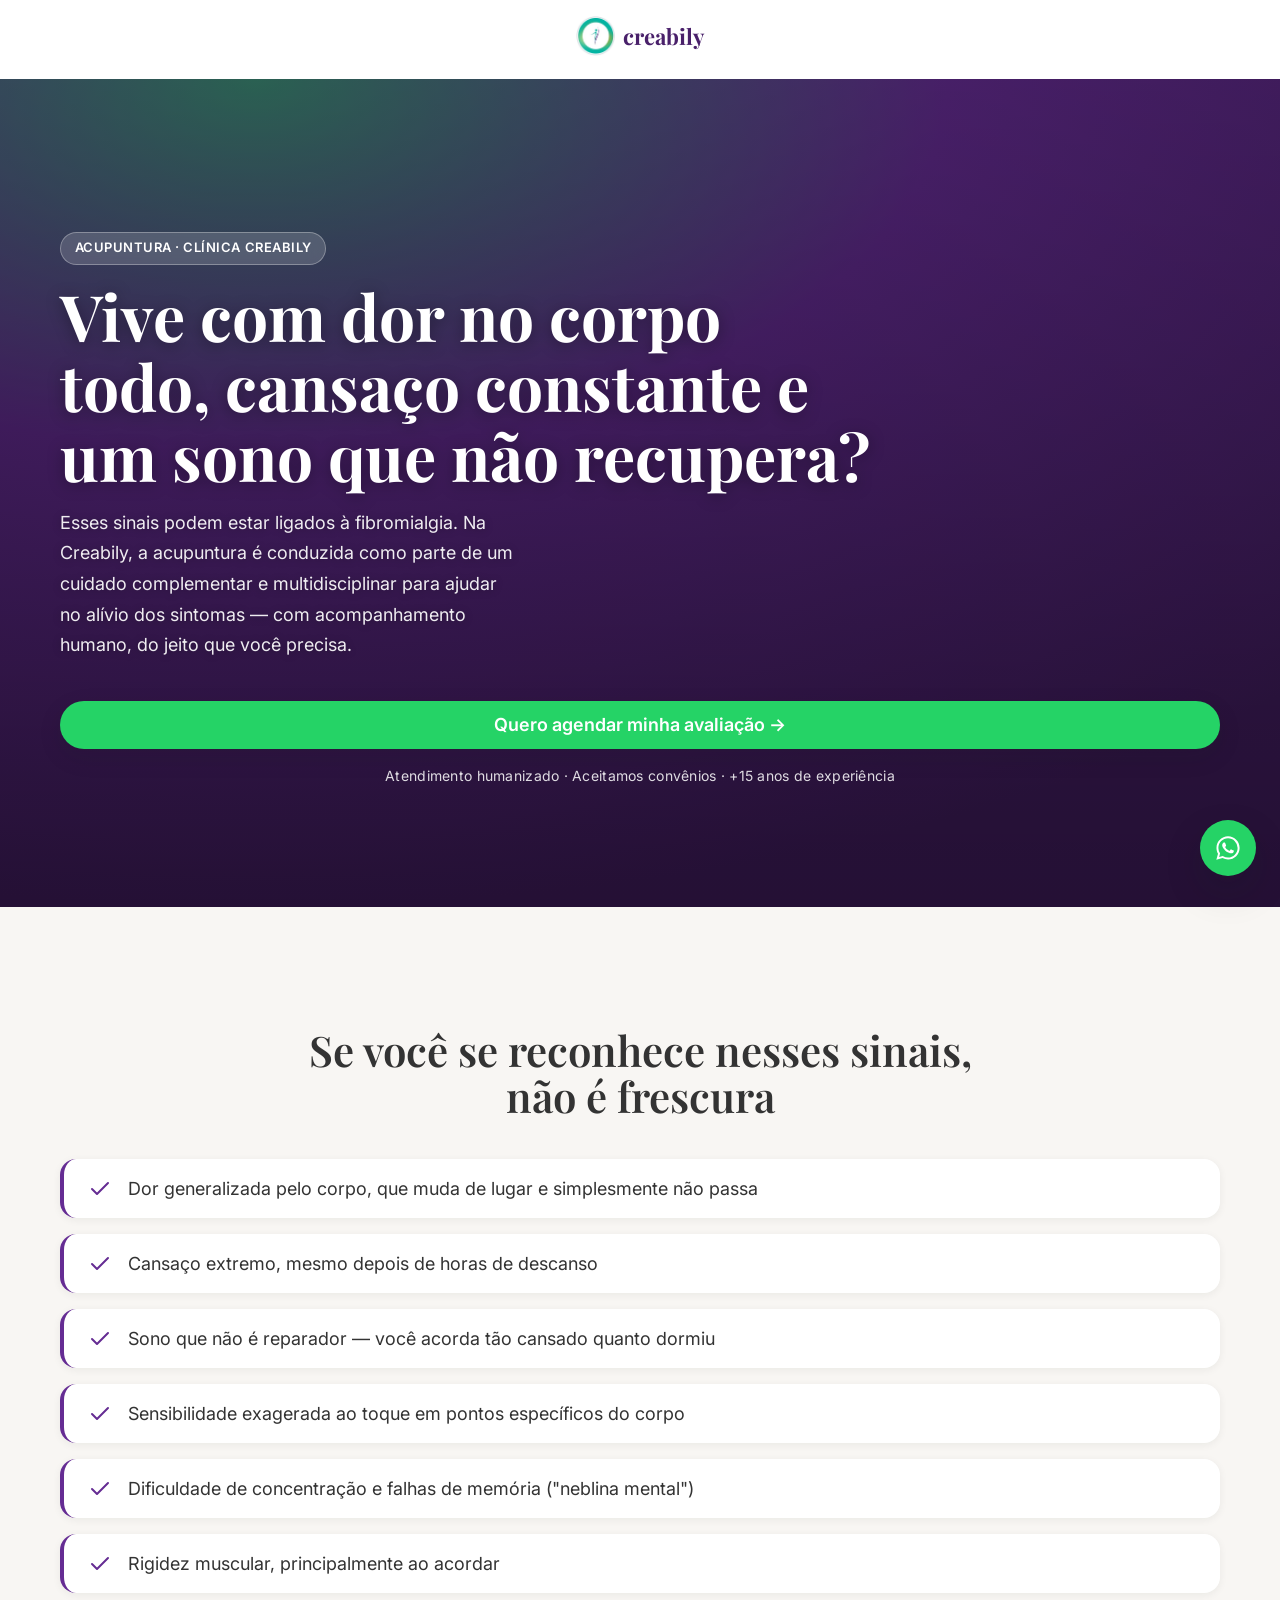
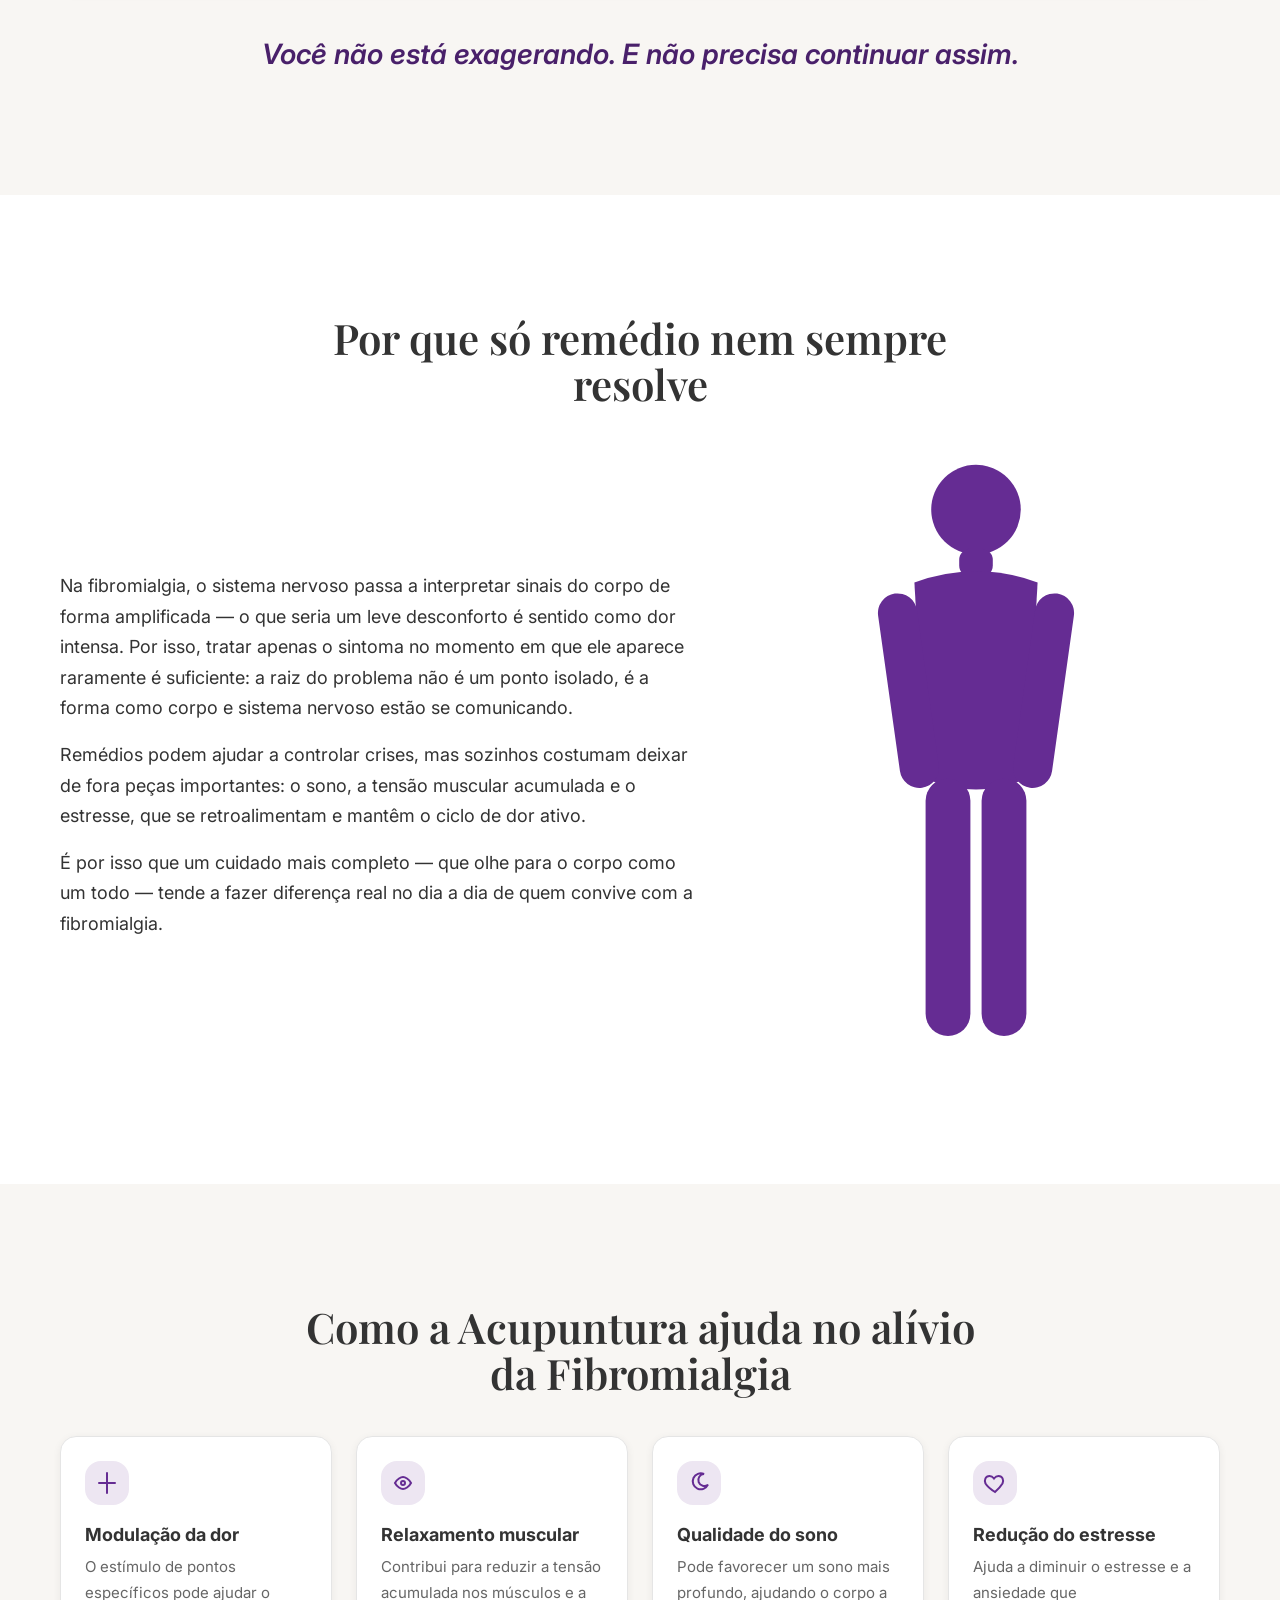
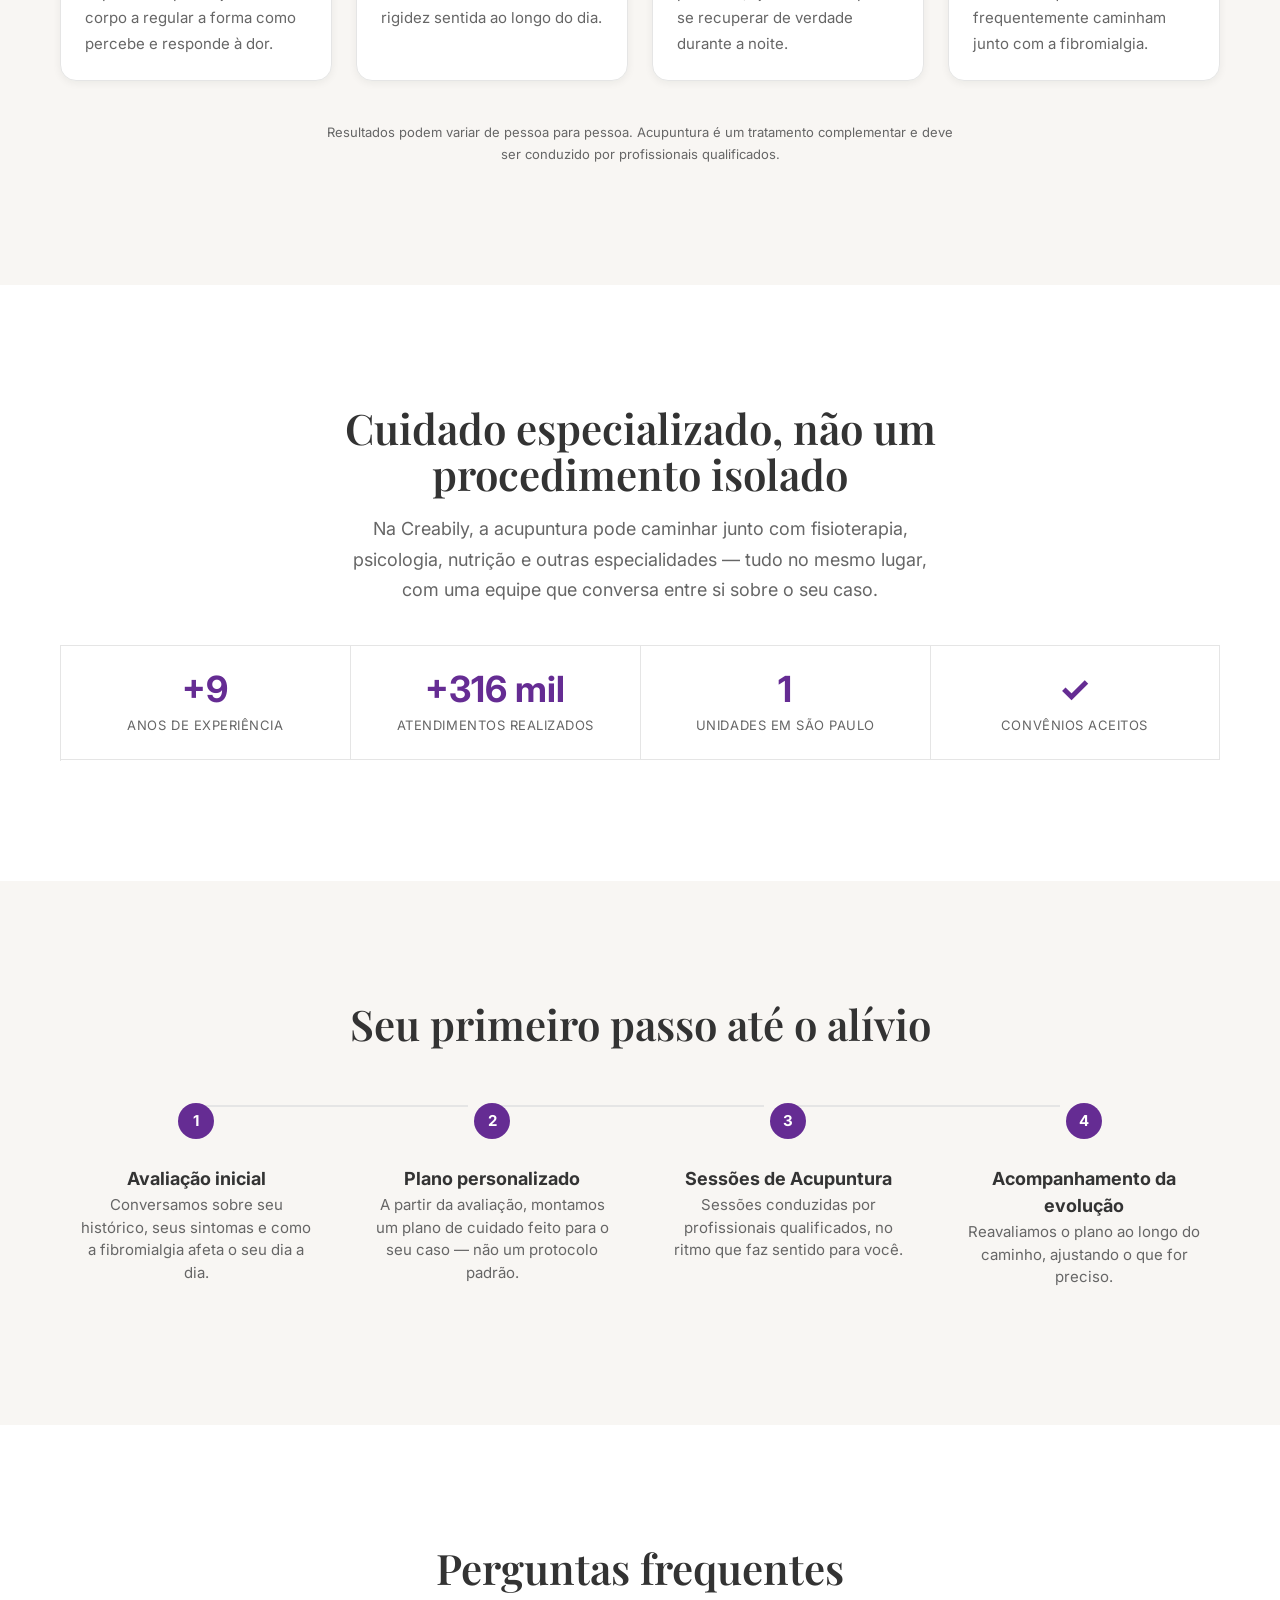
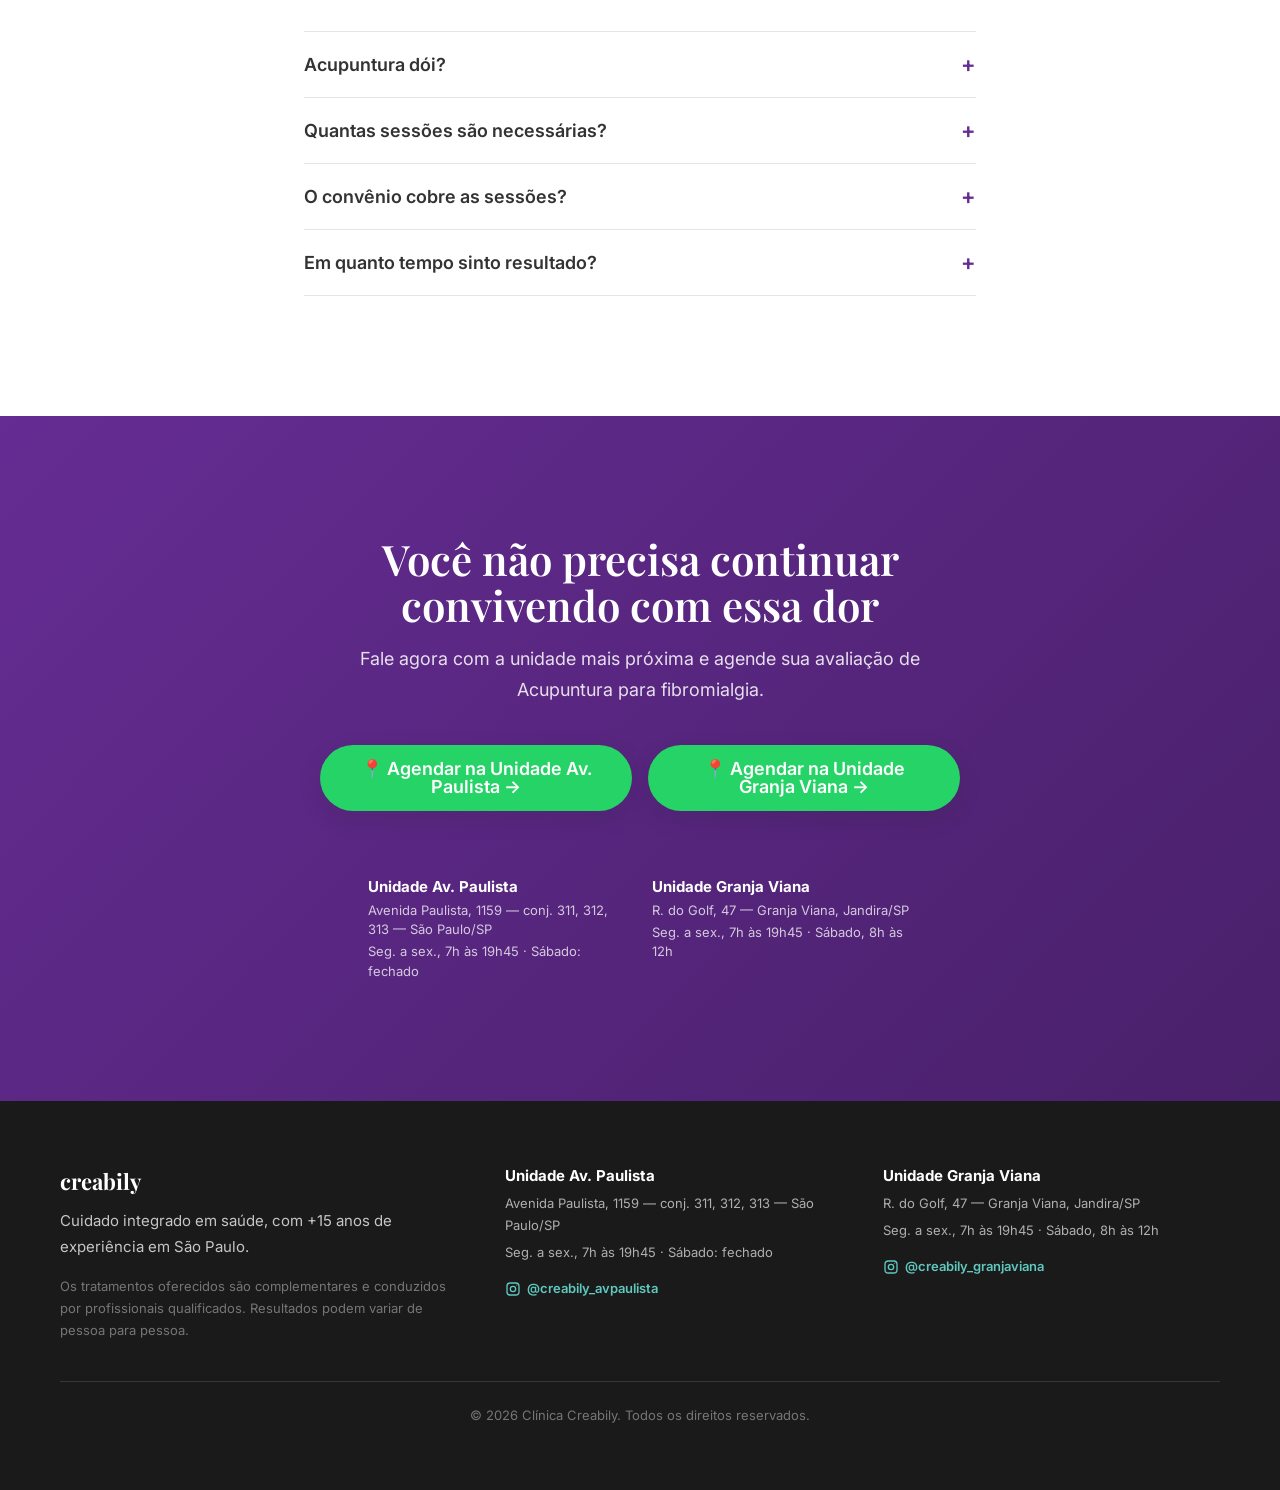
==== commit 164b4c84: "acupuntura auto-contida com shared local" ====
--- a/acupuntura/index.html
+++ b/acupuntura/index.html
@@ -27,10 +27,10 @@
     rel="stylesheet"
   />
 
-  <link rel="stylesheet" href="/shared/styles/reset.css" />
-  <link rel="stylesheet" href="/shared/styles/variables.css" />
-  <link rel="stylesheet" href="/shared/styles/components.css" />
-  <link rel="stylesheet" href="/shared/styles/animations.css" />
+  <link rel="stylesheet" href="shared/styles/reset.css" />
+  <link rel="stylesheet" href="shared/styles/variables.css" />
+  <link rel="stylesheet" href="shared/styles/components.css" />
+  <link rel="stylesheet" href="shared/styles/animations.css" />
   <link rel="stylesheet" href="/acupuntura/styles.css" />
 
   <script type="application/ld+json">
@@ -104,7 +104,7 @@
       >
         <img
           class="site-header__logo-img"
-          src="/shared/assets/logo.png"
+          src="shared/assets/logo.png"
           alt=""
           width="40"
           height="40"
@@ -626,11 +626,11 @@
   </footer>
 
   <script
-    src="/shared/components/whatsapp-sticky.js"
+    src="shared/components/whatsapp-sticky.js"
     data-phone="5511914429741"
     data-message="Olá! Tenho fibromialgia e gostaria de agendar uma avaliação de Acupuntura na Creabily."
   ></script>
-  <script src="/shared/components/scroll-reveal.js"></script>
-  <script src="/shared/components/faq-accordion.js"></script>
+  <script src="shared/components/scroll-reveal.js"></script>
+  <script src="shared/components/faq-accordion.js"></script>
 </body>
 </html>
--- a/acupuntura/shared/styles/variables.css
+++ b/acupuntura/shared/styles/variables.css
@@ -0,0 +1,104 @@
+/**
+ * Design tokens — Clínica Creabily
+ *
+ * Paleta extraída do CSS aplicado ao vivo em creabily.com (Wix):
+ *  - --color-primary: roxo #652C93, aplicado como `color` em título/corpo
+ *    de texto rico em dezenas de blocos do site (ex.: #comp-mfn5oudf3,
+ *    #comp-mfn6eoaz3) e é a cor do wordmark "creabily" na logo oficial.
+ *  - --color-accent: turquesa #5FC8BF, aplicado via custom property
+ *    `--color` em componente de ícone do site, e é a cor do símbolo da
+ *    logo oficial.
+ * Tons -dark/-light abaixo são derivados (mistura com preto/branco), pois
+ * o site não expõe uma escala tonal própria para essas duas cores.
+ */
+
+:root {
+  /* Cor primária — roxo da marca Creabily */
+  --color-primary: #652c93;
+  --color-primary-dark: #49206a;
+  --color-primary-light: #ede6f2;
+
+  /* Cor de destaque — turquesa da marca, usada com moderação (ícones, links, badges) */
+  --color-accent: #5fc8bf;
+
+  /* WhatsApp — cor reconhecível, usada apenas no CTA de contato */
+  --color-whatsapp: #25d366;
+  --color-whatsapp-dark: #1ea952;
+
+  /* Neutros — cinzas neutros (não pretos/verdes puros) para leitura confortável */
+  --color-text: #333333;
+  --color-text-muted: #666666;
+  --color-bg: #ffffff;
+  --color-bg-soft: #f8f6f3;
+  --color-border: #e5e5e5;
+  --color-white: #ffffff;
+  --color-overlay: rgba(17, 8, 26, 0.62);
+
+  /*
+   * Tipografia — Google Fonts (link + preconnect devem estar no <head> de
+   * cada LP; ver acupuntura/index.html como referência).
+   *  - Headlines: Playfair Display (serif, credibilidade médica)
+   *  - Corpo/labels: Inter (sans-serif, legibilidade)
+   */
+  --font-heading: "Playfair Display", Georgia, "Times New Roman", serif;
+  --font-body:
+    "Inter", -apple-system, BlinkMacSystemFont, "Segoe UI", Roboto, Helvetica,
+    Arial, sans-serif;
+  --font-base: var(--font-body);
+
+  --fs-xs: 0.8125rem;
+  --fs-sm: 0.9375rem;
+  --fs-base: 1rem;
+  --fs-md: 1.125rem;
+  --fs-lg: 1.375rem;
+  --fs-xl: 1.75rem;
+  --fs-2xl: 2.25rem;
+  --fs-3xl: 2.75rem;
+
+  /* Hierarquia tipográfica principal (mobile-first, ajustada em >=860px) */
+  --fs-h1: 3rem; /* 48px mobile */
+  --fs-h2: 2rem; /* 32px mobile */
+  --fs-body: 1rem; /* 16px mobile */
+  --fs-micro: 0.875rem; /* 14px */
+
+  --lh-tight: 1.1;
+  --lh-normal: 1.5;
+  --lh-relaxed: 1.7;
+
+  /* Espaçamento */
+  --space-2xs: 0.375rem;
+  --space-xs: 0.625rem;
+  --space-sm: 1rem;
+  --space-md: 1.5rem;
+  --space-lg: 2.5rem;
+  --space-xl: 4rem;
+  --space-2xl: 6rem;
+
+  /* Layout */
+  --container-width: 1200px;
+  --container-padding: 1.25rem;
+
+  /* Bordas e sombras */
+  --radius-sm: 8px;
+  --radius-md: 16px;
+  --radius-lg: 24px;
+  --radius-full: 999px;
+
+  --shadow-sm: 0 2px 8px rgba(15, 26, 23, 0.06);
+  --shadow-md: 0 8px 24px rgba(15, 26, 23, 0.1);
+  --shadow-lg: 0 16px 40px rgba(15, 26, 23, 0.14);
+
+  --transition-base: 0.3s ease;
+
+  /* Z-index */
+  --z-sticky: 999;
+  --z-header: 50;
+}
+
+@media (min-width: 860px) {
+  :root {
+    --fs-h1: 4rem; /* 64px desktop */
+    --fs-h2: 2.625rem; /* 42px desktop */
+    --fs-body: 1.125rem; /* 18px desktop */
+  }
+}
--- a/acupuntura/shared/styles/components.css
+++ b/acupuntura/shared/styles/components.css
@@ -0,0 +1,768 @@
+/**
+ * Componentes reutilizáveis — Clínica Creabily
+ * Depende de variables.css (tokens) e animations.css já carregados antes
+ * deste arquivo.
+ */
+
+/* ---------- Layout ---------- */
+
+.container {
+  width: 100%;
+  max-width: var(--container-width);
+  margin-inline: auto;
+  padding-inline: var(--container-padding);
+}
+
+.section {
+  padding-block: 80px;
+}
+
+@media (min-width: 860px) {
+  .section {
+    padding-block: 120px;
+  }
+}
+
+.section-soft {
+  background: var(--color-bg-soft);
+}
+
+.section-title {
+  font-family: var(--font-heading);
+  font-size: var(--fs-h2);
+  font-weight: 600;
+  line-height: var(--lh-tight);
+  color: var(--color-text);
+  text-align: center;
+  max-width: 42rem;
+  margin-inline: auto;
+}
+
+.section-subtitle {
+  font-size: var(--fs-md);
+  color: var(--color-text-muted);
+  text-align: center;
+  max-width: 38rem;
+  margin: var(--space-sm) auto 0;
+  line-height: var(--lh-relaxed);
+}
+
+.section-header {
+  margin-bottom: var(--space-lg);
+}
+
+/* ---------- Botões ---------- */
+
+.btn {
+  display: inline-flex;
+  align-items: center;
+  justify-content: center;
+  gap: var(--space-2xs);
+  padding: 0.95rem 1.75rem;
+  border-radius: var(--radius-full);
+  font-size: var(--fs-md);
+  font-weight: 600;
+  line-height: 1;
+  transition: all var(--transition-base);
+  text-align: center;
+}
+
+.btn:active {
+  transform: scale(0.98);
+}
+
+.btn-whatsapp {
+  background: var(--color-whatsapp);
+  color: var(--color-white);
+  box-shadow: var(--shadow-md);
+}
+
+.btn-whatsapp:hover {
+  background: var(--color-whatsapp-dark);
+  transform: scale(1.03);
+  box-shadow: var(--shadow-lg);
+}
+
+.btn-block {
+  width: 100%;
+}
+
+.btn-icon {
+  width: 1.25em;
+  height: 1.25em;
+  flex-shrink: 0;
+}
+
+.microtext {
+  margin-top: var(--space-sm);
+  font-size: var(--fs-micro);
+  color: var(--color-text-muted);
+  letter-spacing: 0.02em;
+  text-align: center;
+}
+
+/* ---------- Hero ---------- */
+
+.hero {
+  position: relative;
+  min-height: 92vh;
+  display: flex;
+  align-items: flex-end;
+  color: var(--color-white);
+  background: radial-gradient(120% 100% at 20% 0%, #3c8a75 0%, var(--color-primary) 45%, var(--color-primary-dark) 100%);
+  overflow: hidden;
+  isolation: isolate;
+}
+
+.hero__video {
+  position: absolute;
+  inset: 0;
+  z-index: 0;
+  width: 100%;
+  height: 100%;
+  object-fit: cover;
+}
+
+.hero::before {
+  content: "";
+  position: absolute;
+  inset: 0;
+  z-index: 1;
+  /* mais escuro na base, onde o texto fica ancorado (legibilidade) */
+  background: linear-gradient(180deg, rgba(0, 0, 0, 0.3) 0%, rgba(0, 0, 0, 0.5) 100%);
+}
+
+.hero__content {
+  position: relative;
+  z-index: 2;
+  padding-block: var(--space-2xl) var(--space-xl);
+  width: 100%;
+}
+
+.hero__eyebrow {
+  display: inline-block;
+  font-size: var(--fs-xs);
+  font-weight: 600;
+  letter-spacing: 0.04em;
+  text-transform: uppercase;
+  color: var(--color-white);
+  background: rgba(255, 255, 255, 0.16);
+  border: 1px solid rgba(255, 255, 255, 0.3);
+  backdrop-filter: blur(8px);
+  -webkit-backdrop-filter: blur(8px);
+  padding: 0.35rem 0.85rem;
+  border-radius: var(--radius-full);
+  margin-bottom: var(--space-sm);
+}
+
+.hero__title {
+  font-family: var(--font-heading);
+  font-size: var(--fs-h1);
+  line-height: 1.1;
+  font-weight: 700;
+  max-width: 20ch;
+  text-shadow: 0 2px 16px rgba(0, 0, 0, 0.35);
+}
+
+.hero__subtitle {
+  margin-top: var(--space-sm);
+  font-size: var(--fs-md);
+  line-height: var(--lh-relaxed);
+  color: rgba(255, 255, 255, 0.92);
+  max-width: 42ch;
+  text-shadow: 0 1px 8px rgba(0, 0, 0, 0.3);
+}
+
+.hero__cta {
+  margin-top: var(--space-lg);
+}
+
+.hero__cta .microtext {
+  color: rgba(255, 255, 255, 0.85);
+}
+
+/* ---------- Checklist (identificação do problema) ---------- */
+
+.checklist {
+  display: grid;
+  gap: var(--space-sm);
+  margin-top: var(--space-lg);
+}
+
+.checklist__item {
+  display: flex;
+  align-items: flex-start;
+  gap: var(--space-sm);
+  padding: var(--space-sm) var(--space-md);
+  background: var(--color-white);
+  border-left: 4px solid var(--color-primary);
+  border-radius: var(--radius-md);
+  box-shadow: var(--shadow-sm);
+  font-size: var(--fs-md);
+  color: var(--color-text);
+  transition: all var(--transition-base);
+}
+
+.checklist__icon {
+  flex-shrink: 0;
+  width: 1.5rem;
+  height: 1.5rem;
+  color: var(--color-primary);
+  margin-top: 0.15rem;
+}
+
+.closing-statement {
+  margin-top: var(--space-lg);
+  text-align: center;
+  font-size: var(--fs-xl);
+  font-weight: 600;
+  font-style: italic;
+  color: var(--color-primary-dark);
+}
+
+/* ---------- Texto corrido (agitação) ---------- */
+
+.agitation-layout {
+  display: grid;
+  gap: var(--space-lg);
+  align-items: center;
+}
+
+.agitation-layout__icon {
+  display: flex;
+  justify-content: center;
+  color: var(--color-accent);
+}
+
+.agitation-layout__icon svg {
+  width: 100%;
+  max-width: 180px;
+  height: auto;
+}
+
+@media (min-width: 860px) {
+  .agitation-layout {
+    grid-template-columns: 1.3fr 1fr;
+  }
+
+  .agitation-layout__icon svg {
+    max-width: 280px;
+  }
+}
+
+.prose {
+  max-width: 680px;
+  margin-inline: auto;
+  font-size: var(--fs-body);
+  line-height: var(--lh-relaxed);
+  color: var(--color-text);
+}
+
+.agitation-layout .prose {
+  margin-inline: 0;
+}
+
+.prose p + p {
+  margin-top: var(--space-sm);
+}
+
+/* ---------- Cards (mecanismo de ação) ---------- */
+
+.card-grid {
+  display: grid;
+  gap: var(--space-md);
+  margin-top: var(--space-lg);
+  grid-template-columns: 1fr;
+}
+
+.card {
+  background: var(--color-white);
+  border: 1px solid var(--color-border);
+  border-radius: var(--radius-md);
+  padding: var(--space-md);
+  box-shadow: var(--shadow-sm);
+  transition: all var(--transition-base);
+}
+
+.card:hover {
+  transform: translateY(-4px);
+  box-shadow: var(--shadow-lg);
+}
+
+.card__icon {
+  width: 2.75rem;
+  height: 2.75rem;
+  display: flex;
+  align-items: center;
+  justify-content: center;
+  border-radius: var(--radius-md);
+  background: var(--color-primary-light);
+  color: var(--color-primary);
+  margin-bottom: var(--space-sm);
+}
+
+.card__title {
+  font-size: var(--fs-md);
+  font-weight: 700;
+  color: var(--color-text);
+  margin-bottom: var(--space-2xs);
+}
+
+.card__text {
+  font-size: var(--fs-sm);
+  color: var(--color-text-muted);
+  line-height: var(--lh-relaxed);
+}
+
+.compliance-note {
+  margin-top: var(--space-lg);
+  font-size: var(--fs-xs);
+  color: var(--color-text-muted);
+  text-align: center;
+  max-width: 40rem;
+  margin-inline: auto;
+  line-height: var(--lh-relaxed);
+}
+
+/* ---------- Autoridade / contadores ---------- */
+
+.counter-grid {
+  display: grid;
+  grid-template-columns: repeat(2, 1fr);
+  margin-top: var(--space-lg);
+  border-top: 1px solid var(--color-border);
+  border-left: 1px solid var(--color-border);
+}
+
+.counter {
+  text-align: center;
+  padding: var(--space-md) var(--space-sm);
+  border-right: 1px solid var(--color-border);
+  border-bottom: 1px solid var(--color-border);
+}
+
+.counter__value {
+  display: block;
+  font-size: var(--fs-2xl);
+  font-weight: 700;
+  color: var(--color-primary);
+  line-height: 1.1;
+}
+
+.counter__label {
+  display: block;
+  margin-top: var(--space-2xs);
+  font-size: var(--fs-xs);
+  color: var(--color-text-muted);
+  text-transform: uppercase;
+  letter-spacing: 0.04em;
+}
+
+/* ---------- Stepper (como funciona o tratamento) ---------- */
+
+.stepper {
+  display: grid;
+  gap: var(--space-sm);
+  margin-top: var(--space-lg);
+  counter-reset: step;
+}
+
+.step {
+  counter-increment: step;
+  position: relative;
+  display: flex;
+  align-items: flex-start;
+  gap: var(--space-sm);
+  padding: var(--space-sm);
+  border-radius: var(--radius-md);
+}
+
+.step::before {
+  content: counter(step);
+  position: relative;
+  z-index: 1;
+  flex-shrink: 0;
+  width: 2.25rem;
+  height: 2.25rem;
+  border-radius: 50%;
+  background: var(--color-primary-light);
+  color: var(--color-primary);
+  display: flex;
+  align-items: center;
+  justify-content: center;
+  font-weight: 700;
+  font-size: var(--fs-sm);
+  transition: background var(--transition-base), color var(--transition-base);
+}
+
+.step.is-visible::before {
+  background: var(--color-primary);
+  color: var(--color-white);
+}
+
+.step__title {
+  font-weight: 700;
+  color: var(--color-text);
+  font-size: var(--fs-md);
+}
+
+.step__text {
+  font-size: var(--fs-sm);
+  color: var(--color-text-muted);
+  margin-top: 0.15rem;
+}
+
+@media (min-width: 860px) {
+  .stepper {
+    display: flex;
+    align-items: flex-start;
+    gap: var(--space-md);
+  }
+
+  .step {
+    flex: 1;
+    flex-direction: column;
+    align-items: center;
+    text-align: center;
+  }
+
+  .step:not(:last-child)::after {
+    content: "";
+    position: absolute;
+    top: 1.125rem;
+    left: 50%;
+    width: 100%;
+    height: 2px;
+    background: var(--color-border);
+    z-index: 0;
+  }
+
+  .step::before {
+    margin-bottom: var(--space-xs);
+  }
+}
+
+/* ---------- Depoimentos ---------- */
+
+.testimonial-grid {
+  display: grid;
+  gap: var(--space-md);
+  margin-top: var(--space-lg);
+}
+
+.testimonial {
+  background: var(--color-white);
+  border: 1px solid var(--color-border);
+  border-radius: var(--radius-lg);
+  padding: var(--space-md);
+}
+
+.testimonial__quote {
+  font-size: var(--fs-md);
+  color: var(--color-text);
+  line-height: var(--lh-relaxed);
+  font-style: italic;
+}
+
+.testimonial__author {
+  display: flex;
+  align-items: center;
+  gap: var(--space-sm);
+  margin-top: var(--space-md);
+}
+
+.testimonial__avatar {
+  width: 2.75rem;
+  height: 2.75rem;
+  border-radius: 50%;
+  background: var(--color-primary);
+  color: var(--color-white);
+  display: flex;
+  align-items: center;
+  justify-content: center;
+  font-weight: 700;
+  font-size: var(--fs-sm);
+  flex-shrink: 0;
+}
+
+.testimonial__name {
+  font-weight: 600;
+  font-size: var(--fs-sm);
+  color: var(--color-text);
+}
+
+.testimonial__tag {
+  font-size: var(--fs-xs);
+  color: var(--color-text-muted);
+}
+
+/* ---------- FAQ (accordion) ---------- */
+
+.faq {
+  margin-top: var(--space-lg);
+  max-width: 42rem;
+  margin-inline: auto;
+}
+
+.faq-item {
+  border-bottom: 1px solid var(--color-border);
+}
+
+.faq-item:first-child {
+  border-top: 1px solid var(--color-border);
+}
+
+.faq-item__question {
+  list-style: none;
+  cursor: pointer;
+  padding: var(--space-sm) 0;
+  font-weight: 600;
+  font-size: var(--fs-md);
+  color: var(--color-text);
+  display: flex;
+  align-items: center;
+  justify-content: space-between;
+  gap: var(--space-sm);
+}
+
+.faq-item__question::-webkit-details-marker {
+  display: none;
+}
+
+.faq-item__question::after {
+  content: "+";
+  flex-shrink: 0;
+  font-size: var(--fs-lg);
+  color: var(--color-primary);
+  transition: transform var(--transition-base);
+}
+
+.faq-item[open] .faq-item__question::after {
+  transform: rotate(45deg);
+}
+
+.faq-item__answer {
+  padding: 0 0 var(--space-md);
+  font-size: var(--fs-sm);
+  color: #555;
+  line-height: var(--lh-relaxed);
+}
+
+/* ---------- CTA final ---------- */
+
+.cta-final {
+  background: linear-gradient(135deg, var(--color-primary) 0%, var(--color-primary-dark) 100%);
+  color: var(--color-white);
+  text-align: center;
+}
+
+.cta-final .section-title,
+.cta-final .section-subtitle {
+  color: var(--color-white);
+}
+
+.cta-final .section-subtitle {
+  color: rgba(255, 255, 255, 0.85);
+}
+
+.cta-final__buttons {
+  display: grid;
+  gap: var(--space-sm);
+  max-width: 24rem;
+  margin: var(--space-lg) auto 0;
+}
+
+.cta-final .btn-whatsapp:hover {
+  box-shadow: 0 0 0 6px rgba(37, 211, 102, 0.25), var(--shadow-lg);
+}
+
+@media (min-width: 640px) {
+  .cta-final__buttons {
+    grid-template-columns: repeat(2, 1fr);
+    max-width: 40rem;
+  }
+}
+
+.cta-final__info {
+  margin-top: var(--space-xl);
+  display: grid;
+  gap: var(--space-md);
+  text-align: left;
+  max-width: 34rem;
+  margin-inline: auto;
+}
+
+.unit-info__name {
+  font-weight: 700;
+  font-size: var(--fs-sm);
+  color: var(--color-white);
+}
+
+.unit-info__detail {
+  font-size: var(--fs-xs);
+  color: rgba(255, 255, 255, 0.75);
+  margin-top: 0.15rem;
+}
+
+/* ---------- Header ---------- */
+
+.site-header {
+  padding-block: var(--space-sm);
+  text-align: center;
+}
+
+.site-header__logo {
+  display: inline-flex;
+  align-items: center;
+  gap: 8px;
+  font-family: var(--font-heading);
+  font-size: var(--fs-lg);
+  font-weight: 700;
+  color: var(--color-primary-dark);
+  transition: all var(--transition-base);
+}
+
+.site-header__logo-img {
+  height: 40px;
+  width: auto;
+}
+
+/* ---------- Footer ---------- */
+
+.site-footer {
+  background: #1a1a1a;
+  color: rgba(255, 255, 255, 0.75);
+  padding-block: var(--space-xl);
+}
+
+.site-footer__grid {
+  display: grid;
+  gap: var(--space-lg);
+}
+
+@media (min-width: 640px) {
+  .site-footer__grid {
+    grid-template-columns: 1.2fr 1fr 1fr;
+  }
+}
+
+.site-footer__logo {
+  font-family: var(--font-heading);
+  font-size: var(--fs-lg);
+  font-weight: 700;
+  color: var(--color-white);
+}
+
+.site-footer__tagline {
+  margin-top: var(--space-xs);
+  font-size: var(--fs-sm);
+  line-height: var(--lh-relaxed);
+}
+
+.site-footer__compliance {
+  margin-top: var(--space-sm);
+  font-size: var(--fs-xs);
+  color: rgba(255, 255, 255, 0.4);
+  line-height: var(--lh-relaxed);
+}
+
+.site-footer__unit-name {
+  font-weight: 700;
+  font-size: var(--fs-sm);
+  color: var(--color-white);
+}
+
+.site-footer__unit-detail {
+  font-size: var(--fs-xs);
+  color: rgba(255, 255, 255, 0.65);
+  margin-top: 0.3rem;
+  line-height: var(--lh-relaxed);
+}
+
+.site-footer__social {
+  margin-top: var(--space-sm);
+  display: inline-flex;
+  align-items: center;
+  gap: 0.4rem;
+  font-size: var(--fs-xs);
+  font-weight: 600;
+  color: var(--color-accent);
+  transition: all var(--transition-base);
+}
+
+.site-footer__social svg {
+  width: 1rem;
+  height: 1rem;
+  flex-shrink: 0;
+}
+
+.site-footer__social:hover {
+  color: var(--color-white);
+}
+
+.site-footer__copyright {
+  margin-top: var(--space-lg);
+  padding-top: var(--space-md);
+  border-top: 1px solid rgba(255, 255, 255, 0.12);
+  font-size: var(--fs-xs);
+  color: rgba(255, 255, 255, 0.4);
+  text-align: center;
+}
+
+/* ---------- WhatsApp sticky (mobile) ---------- */
+
+.wa-sticky {
+  position: fixed;
+  right: var(--space-md);
+  bottom: var(--space-md);
+  z-index: var(--z-sticky);
+  width: 3.5rem;
+  height: 3.5rem;
+  border-radius: 50%;
+  background: var(--color-whatsapp);
+  color: var(--color-white);
+  display: flex;
+  align-items: center;
+  justify-content: center;
+  box-shadow: var(--shadow-lg);
+  transition: transform var(--transition-base);
+}
+
+.wa-sticky:hover {
+  transform: scale(1.1);
+}
+
+.wa-sticky:active {
+  transform: scale(0.94);
+}
+
+.wa-sticky svg {
+  width: 1.75rem;
+  height: 1.75rem;
+}
+
+/* ---------- Breakpoints ---------- */
+
+@media (min-width: 640px) {
+  .counter-grid {
+    grid-template-columns: repeat(4, 1fr);
+  }
+
+  .card-grid {
+    grid-template-columns: repeat(2, 1fr);
+  }
+}
+
+@media (min-width: 860px) {
+  .hero {
+    align-items: center;
+  }
+
+  .card-grid {
+    grid-template-columns: repeat(4, 1fr);
+  }
+
+  .cta-final__info {
+    grid-template-columns: repeat(2, 1fr);
+  }
+}
--- a/acupuntura/shared/styles/animations.css
+++ b/acupuntura/shared/styles/animations.css
@@ -0,0 +1,140 @@
+/**
+ * Sistema de animações de entrada — Clínica Creabily
+ * As classes abaixo definem o estado inicial/final de cada tipo de
+ * animação; quem alterna `.is-visible` é shared/components/scroll-reveal.js
+ * (IntersectionObserver, JS puro). Sem bibliotecas externas.
+ *
+ * Uso:
+ *   <h2 data-reveal="fade-up">...</h2>
+ *   <p data-reveal="fade-up-sm">...</p>
+ *   <div data-reveal-group data-reveal-stagger="150">
+ *     <div class="card" data-reveal="fade-up">...</div>
+ *   </div>
+ *   <span data-reveal="counter" data-counter-target="15">0</span>
+ */
+
+[data-reveal] {
+  opacity: 0;
+  will-change: transform, opacity;
+}
+
+[data-reveal].is-visible {
+  opacity: 1;
+}
+
+[data-reveal="fade-up"] {
+  transform: translateY(30px);
+  transition: opacity 0.8s ease-out, transform 0.8s ease-out;
+}
+[data-reveal="fade-up"].is-visible {
+  transform: translateY(0);
+}
+
+[data-reveal="fade-up-sm"] {
+  transform: translateY(20px);
+  transition: opacity 0.6s ease-out 0.2s, transform 0.6s ease-out 0.2s;
+}
+[data-reveal="fade-up-sm"].is-visible {
+  transform: translateY(0);
+}
+
+[data-reveal="fade-in"] {
+  transition: opacity 0.6s ease-out;
+}
+
+[data-reveal="slide-left"] {
+  transform: translateX(-24px);
+  transition: opacity 0.6s ease-out, transform 0.6s ease-out;
+}
+[data-reveal="slide-left"].is-visible {
+  transform: translateX(0);
+}
+
+[data-reveal="scale-fade"] {
+  transform: scale(0.95);
+  transition: opacity 0.5s ease-out, transform 0.5s ease-out;
+}
+[data-reveal="scale-fade"].is-visible {
+  transform: scale(1);
+}
+
+[data-reveal="counter"] {
+  transition: opacity 0.6s ease-out;
+}
+
+@media (prefers-reduced-motion: reduce) {
+  [data-reveal] {
+    opacity: 1 !important;
+    transform: none !important;
+    transition: none !important;
+  }
+}
+
+/* ---------- Hero: cascata de entrada (independe de scroll) ---------- */
+
+@keyframes hero-cascade {
+  from {
+    opacity: 0;
+    transform: translateY(16px);
+  }
+  to {
+    opacity: 1;
+    transform: translateY(0);
+  }
+}
+
+.hero__eyebrow,
+.hero__title,
+.hero__subtitle,
+.hero__cta {
+  animation: hero-cascade 0.6s ease-out both;
+}
+
+.hero__eyebrow {
+  animation-delay: 0.3s;
+}
+.hero__title {
+  animation-delay: 0.5s;
+}
+.hero__subtitle {
+  animation-delay: 0.7s;
+}
+.hero__cta {
+  animation-delay: 0.9s;
+}
+
+@media (prefers-reduced-motion: reduce) {
+  .hero__eyebrow,
+  .hero__title,
+  .hero__subtitle,
+  .hero__cta {
+    animation: none;
+  }
+}
+
+/* ---------- WhatsApp sticky: entrada com bounce ---------- */
+
+@keyframes wa-sticky-in {
+  0% {
+    opacity: 0;
+    transform: scale(0.4) translateY(20px);
+  }
+  60% {
+    opacity: 1;
+    transform: scale(1.08) translateY(0);
+  }
+  100% {
+    opacity: 1;
+    transform: scale(1) translateY(0);
+  }
+}
+
+.wa-sticky {
+  animation: wa-sticky-in 0.5s ease-out 2s both;
+}
+
+@media (prefers-reduced-motion: reduce) {
+  .wa-sticky {
+    animation: none;
+  }
+}
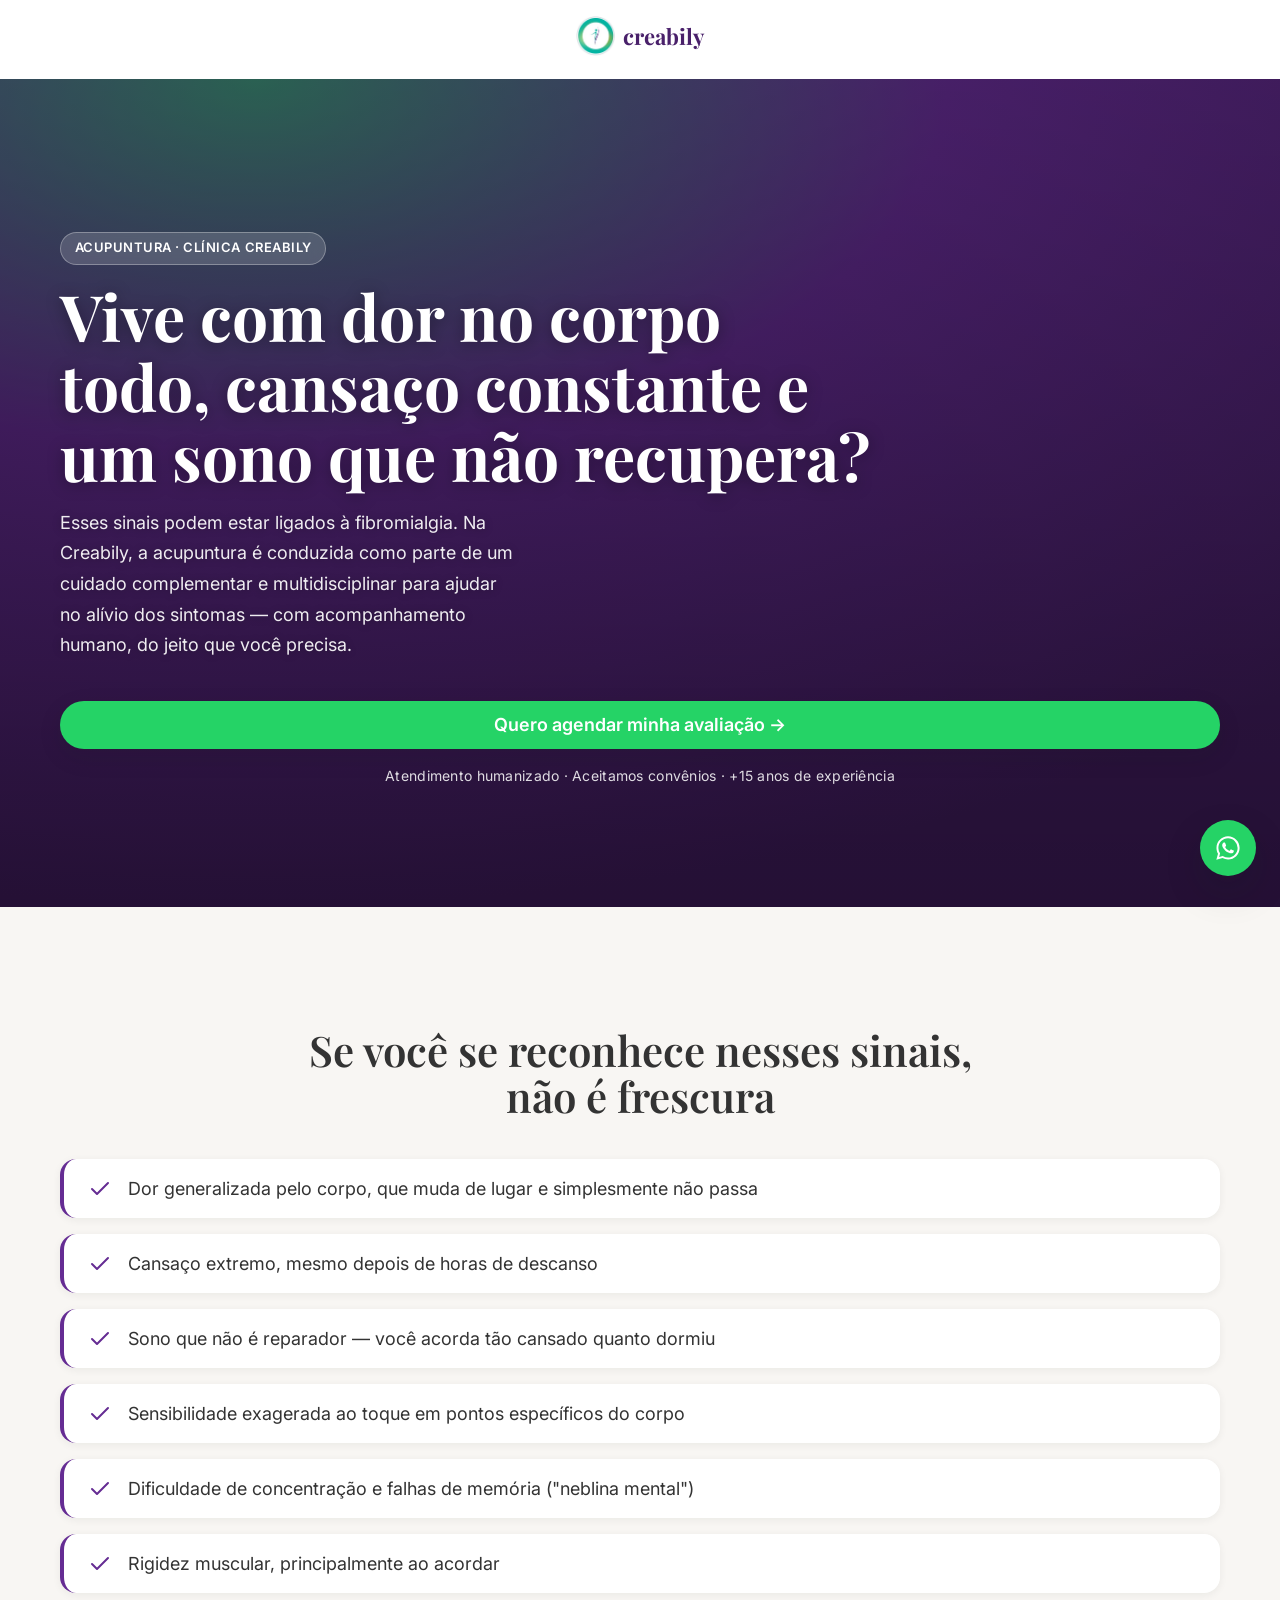
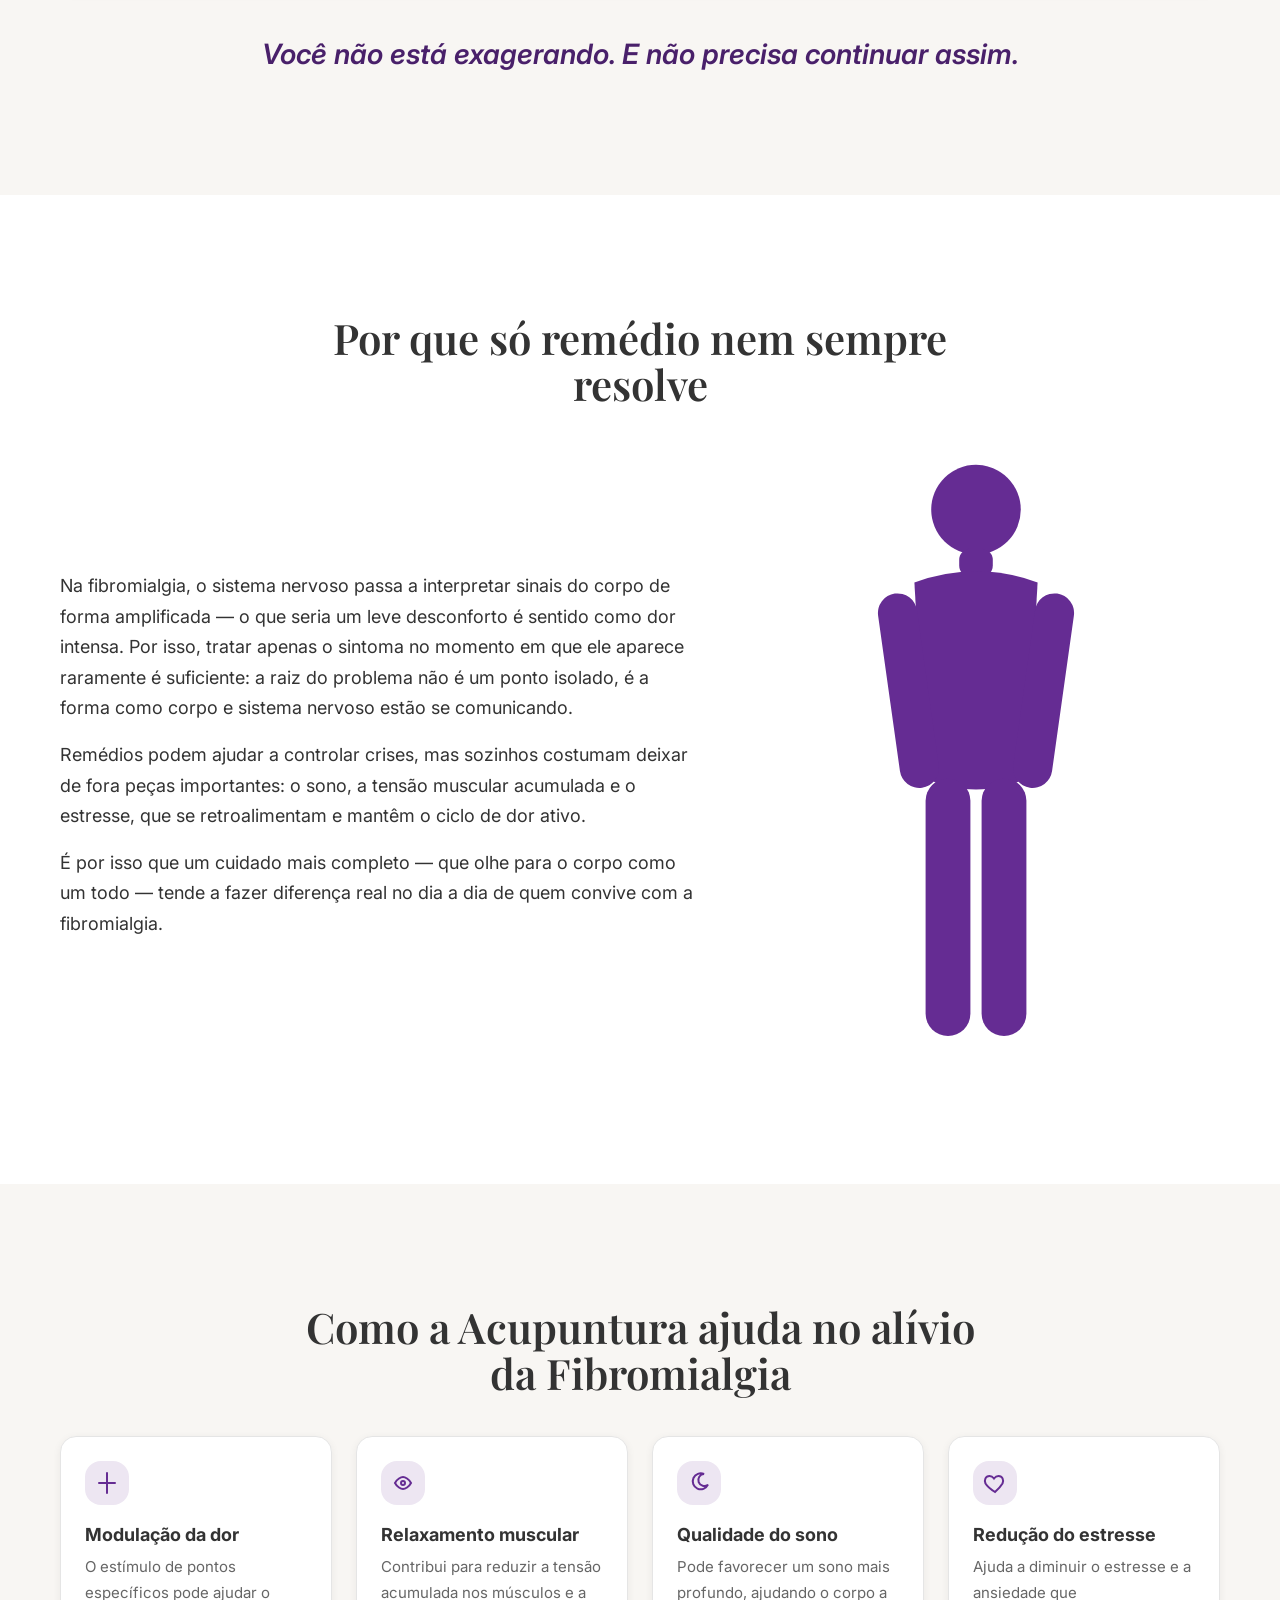
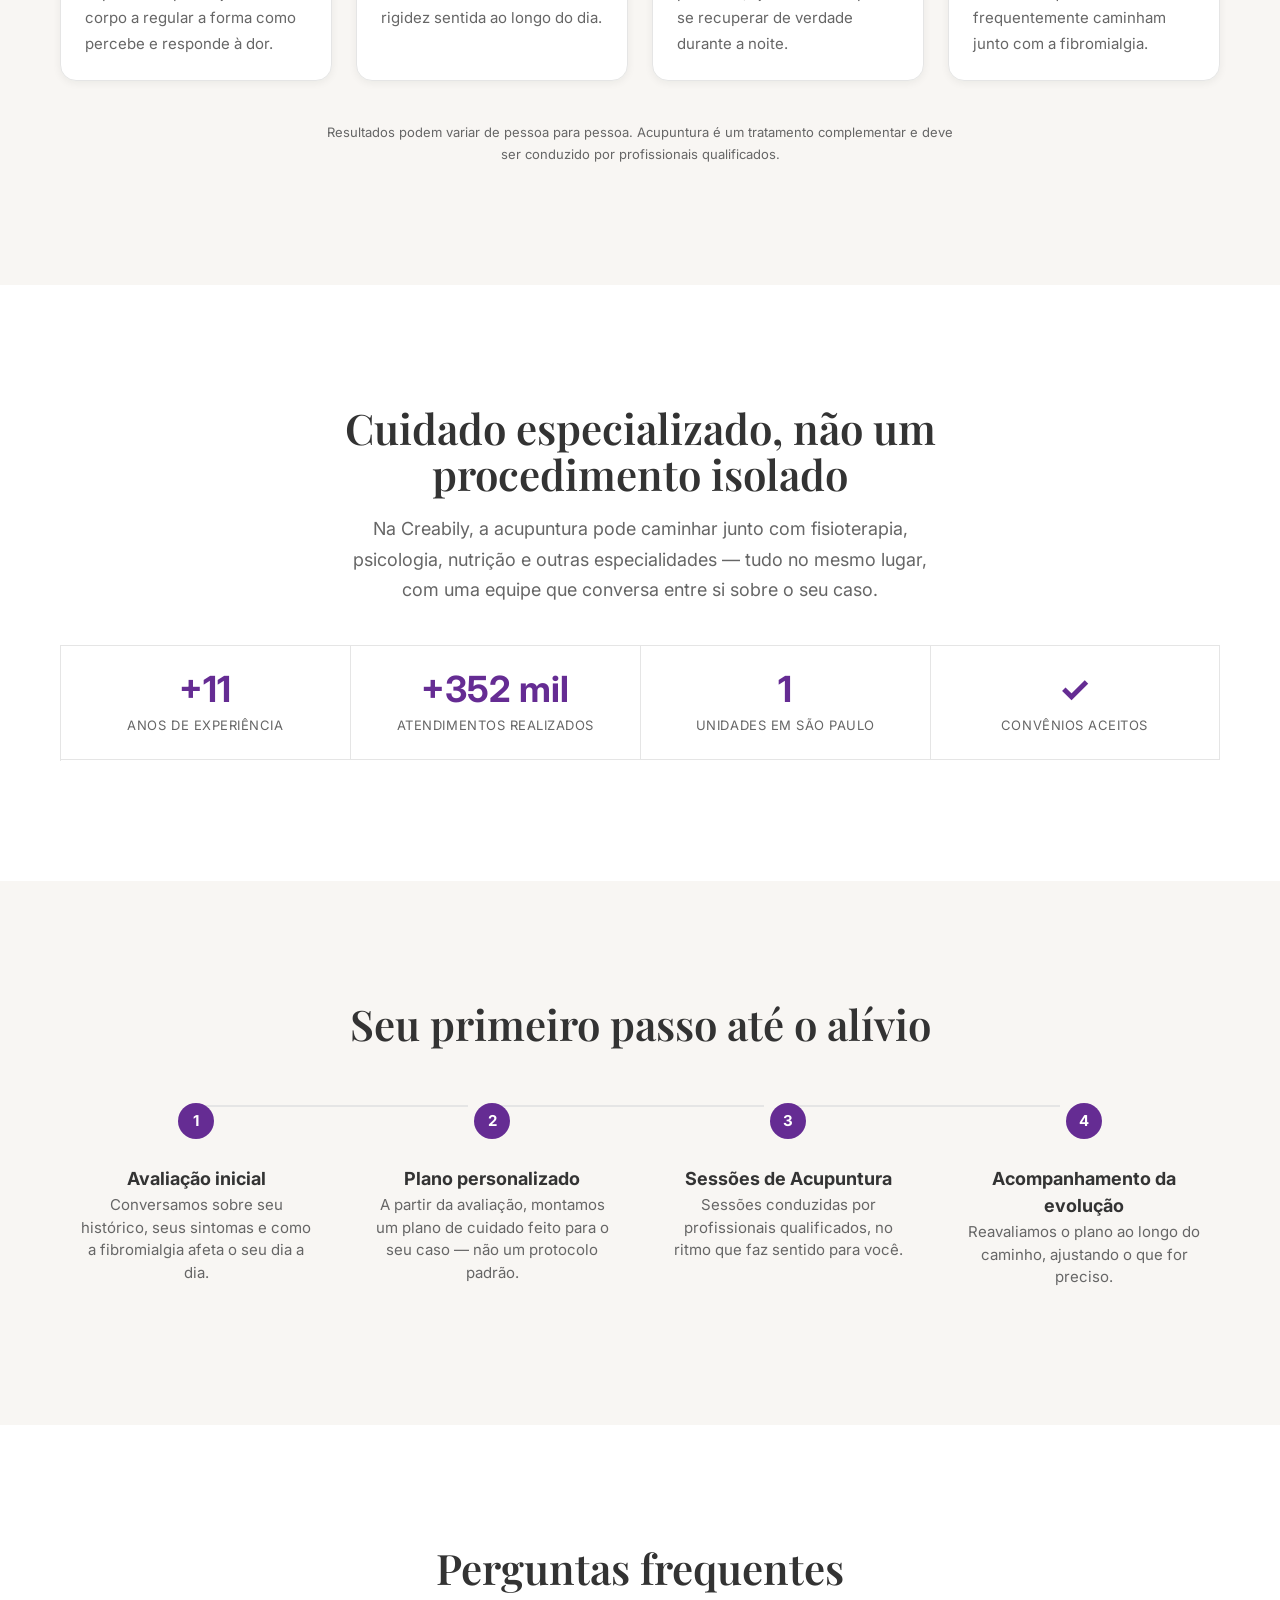
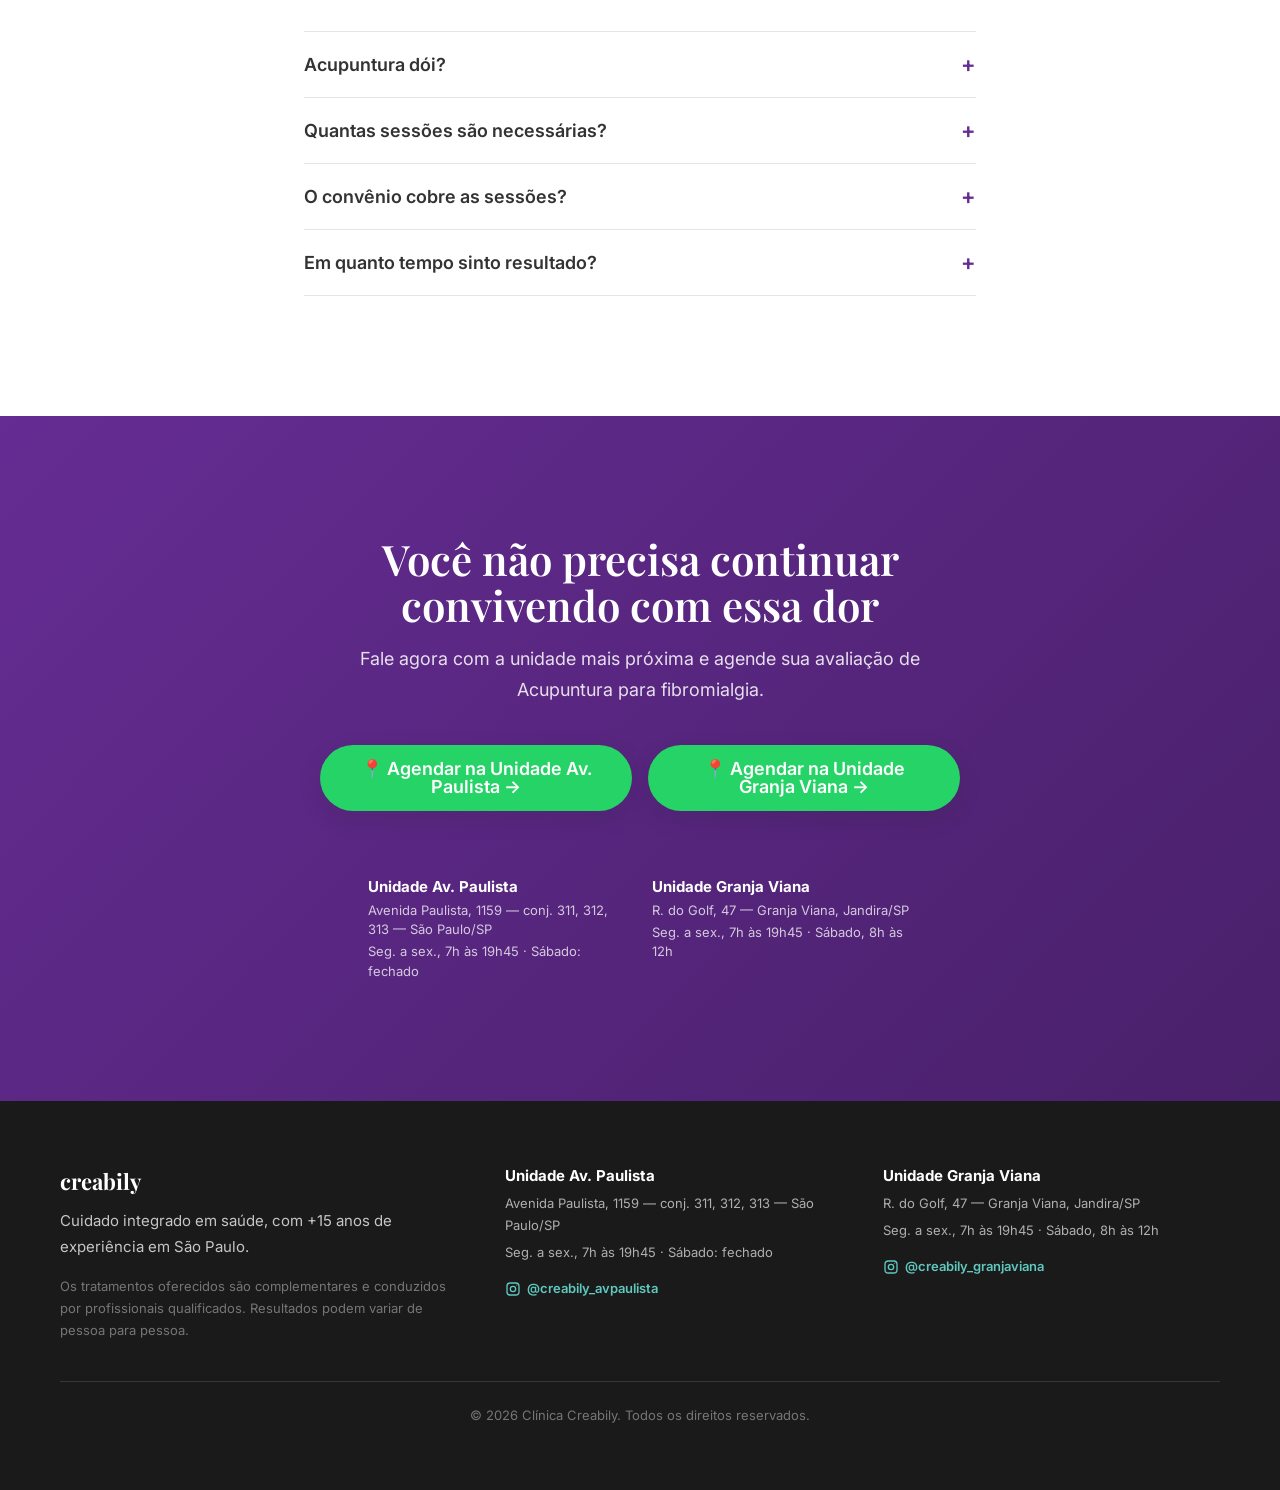
==== commit ed85c5d8: "fix caminhos absolutos que quebravam na vercel" ====
--- a/acupuntura/index.html
+++ b/acupuntura/index.html
@@ -31,7 +31,7 @@
   <link rel="stylesheet" href="shared/styles/variables.css" />
   <link rel="stylesheet" href="shared/styles/components.css" />
   <link rel="stylesheet" href="shared/styles/animations.css" />
-  <link rel="stylesheet" href="/acupuntura/styles.css" />
+  <link rel="stylesheet" href="styles.css" />
 
   <script type="application/ld+json">
     {
@@ -125,7 +125,7 @@
         playsinline
         aria-hidden="true"
       >
-        <source src="/acupuntura/assets/hero-video.mp4" type="video/mp4" />
+        <source src="assets/hero-video.mp4" type="video/mp4" />
       </video>
       <div class="container hero__content">
         <span class="hero__eyebrow">Acupuntura · Clínica Creabily</span>
